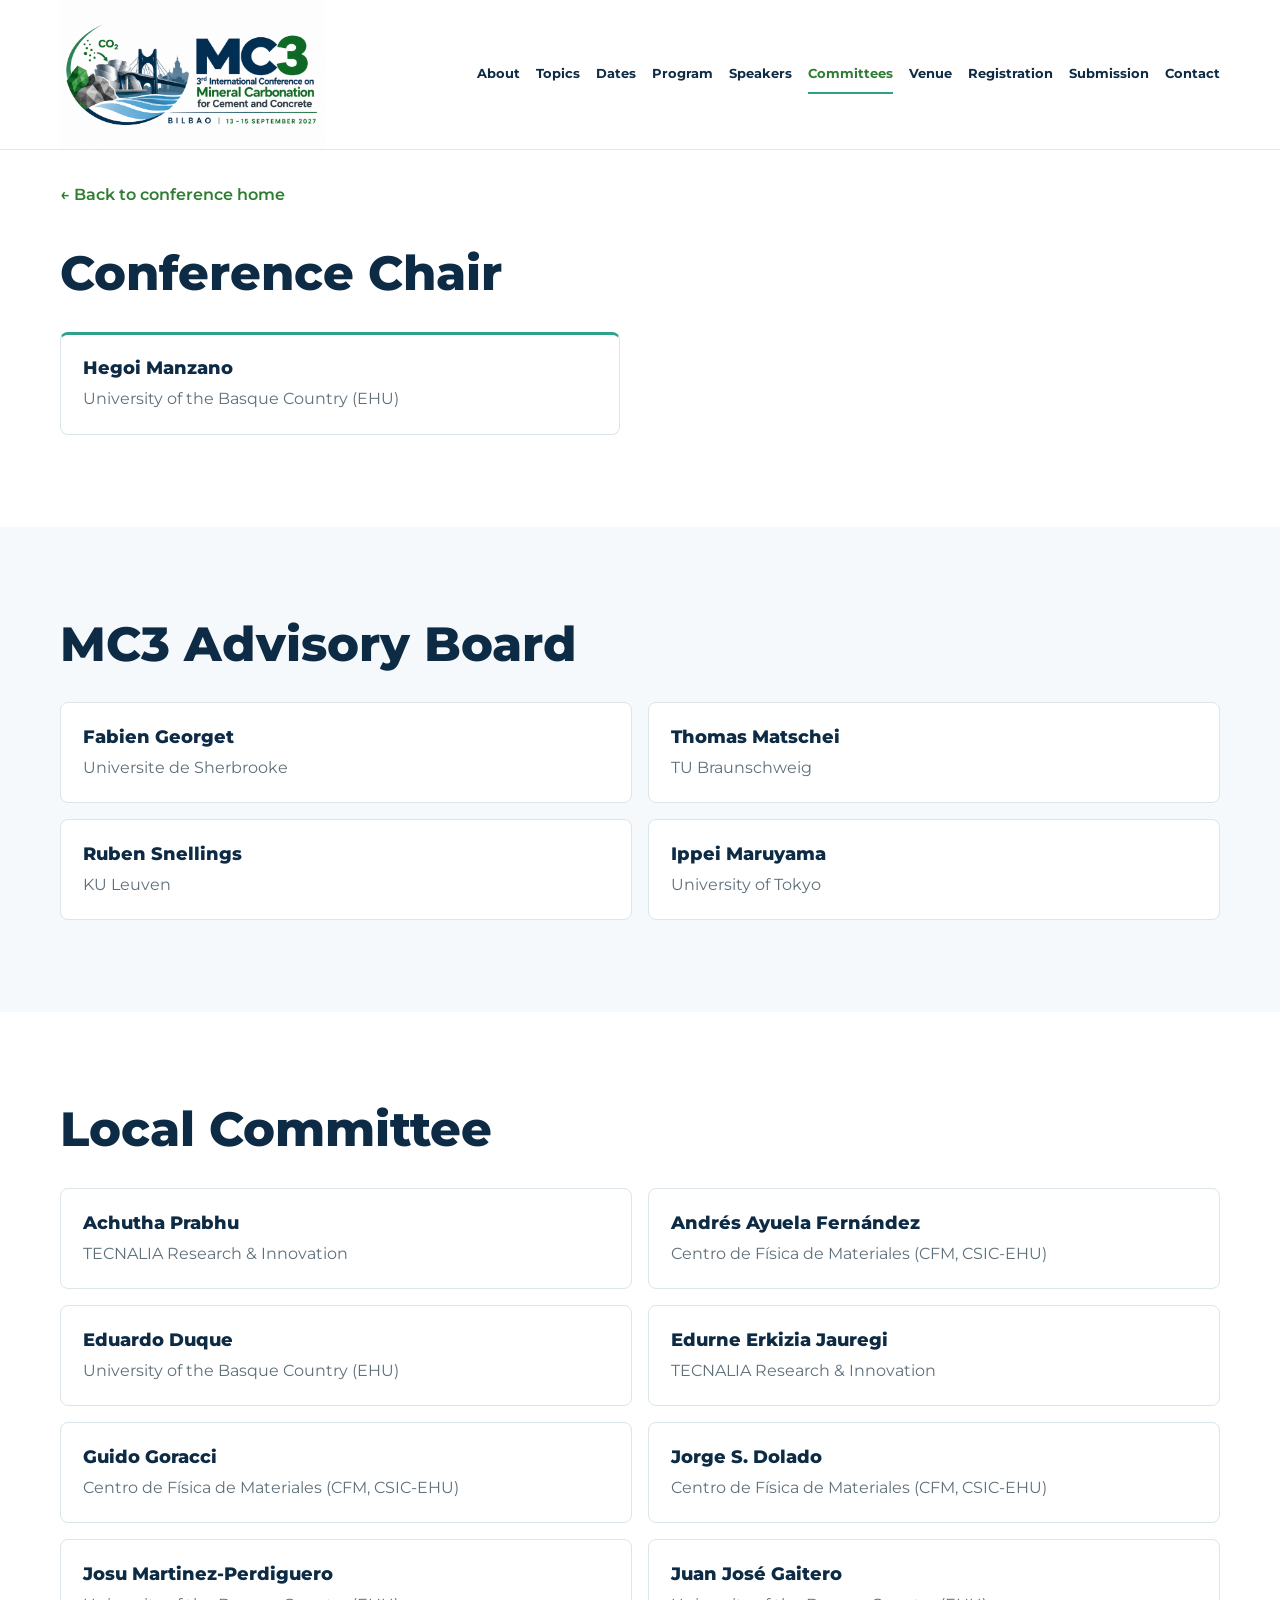
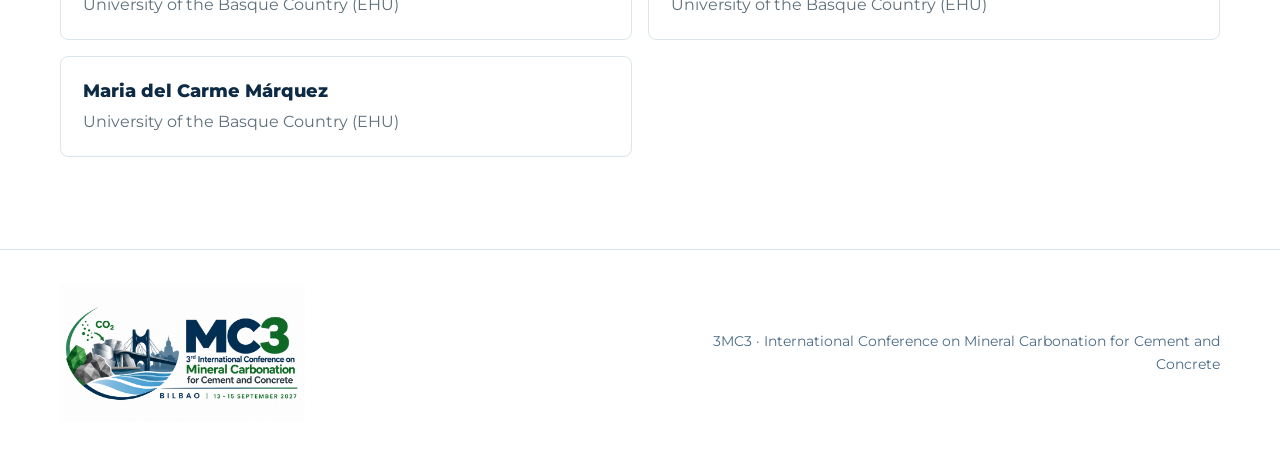
==== pages/committees.html @ 41dd8174 "hoteles" ====
<!DOCTYPE html>
<html lang="en">
  <head>
    <meta charset="utf-8" />
    <meta name="viewport" content="width=device-width, initial-scale=1" />
    <meta
      name="description"
      content="Conference Chair, MC3 Advisory Board, and Local Committee for 3MC3 Bilbao."
    />
    <title>Organization &amp; Committees | 3MC3 Bilbao</title>
    <link rel="preconnect" href="https://fonts.googleapis.com" />
    <link rel="preconnect" href="https://fonts.gstatic.com" crossorigin />
    <link
      href="https://fonts.googleapis.com/css2?family=Montserrat:wght@400;500;600;700;800&display=swap"
      rel="stylesheet"
    />
    <link rel="stylesheet" href="../assets/css/styles.css" />
  </head>
  <body>
    <a class="skip-link" href="#main">Skip to main content</a>

    <header class="site-header" data-header>
      <div class="container header-inner">
        <a class="brand" href="../index.html#home" aria-label="3MC3 home">
          <img
            src="../assets/img/mc3-logo-horizontal.png"
            alt="3MC3 Bilbao"
            class="brand-logo"
          />
        </a>

        <button class="nav-toggle" type="button" aria-expanded="false" aria-controls="site-nav">
          <span></span>
          <span></span>
          <span></span>
          <span class="sr-only">Menu</span>
        </button>

        <nav class="site-nav" id="site-nav" aria-label="Main navigation">
          <a href="../index.html#about">About</a>
          <a href="../index.html#topics">Topics</a>
          <a href="../index.html#dates">Dates</a>
          <a href="../index.html#program">Program</a>
          <a href="../index.html#speakers">Speakers</a>
          <a href="committees.html" aria-current="page">Committees</a>
          <a href="venue.html">Venue</a>
          <a href="../index.html#registration">Registration</a>
          <a href="../index.html#abstracts">Submission</a>
          <a href="../index.html#contact">Contact</a>
        </nav>
      </div>
    </header>

    <main id="main">
      <div class="subpage-navigation">
        <div class="container">
          <a class="committee-back-link" href="../index.html">&larr; Back to conference home</a>
        </div>
      </div>

      <section class="section" aria-labelledby="chair-heading">
        <div class="container">
          <div class="section-heading">
            <h2 id="chair-heading">Conference Chair</h2>
          </div>
            <article class="card committee-member committee-chair">
              <h3>Hegoi Manzano</h3>
              <p>University of the Basque Country (EHU)</p>
            </article>
        </div>
      </section>

      <section class="section section-muted" aria-labelledby="advisory-heading">
        <div class="container">
          <div class="section-heading">
            <h2 id="advisory-heading">MC3 Advisory Board</h2>
          </div>
          <div class="committee-grid">
            <article class="card committee-member">
              <h3>Fabien Georget</h3>
              <p>Universite de Sherbrooke</p>
            </article>
            <article class="card committee-member">
              <h3>Thomas Matschei</h3>
              <p>TU Braunschweig</p>
            </article>
            <article class="card committee-member">
              <h3>Ruben Snellings</h3>
              <p>KU Leuven</p>
            </article>
            <article class="card committee-member">
              <h3>Ippei Maruyama</h3>
              <p>University of Tokyo</p>
            </article>
          </div>
        </div>
      </section>

      <section class="section" aria-labelledby="local-heading">
        <div class="container">
          <div class="section-heading">
            <h2 id="local-heading">Local Committee</h2>
          </div>
          <div class="committee-grid">
            <article class="card committee-member">
              <h3>Achutha Prabhu</h3>
              <p>TECNALIA Research &amp; Innovation</p>
            </article>
            <article class="card committee-member">
              <h3>Andrés Ayuela Fernández</h3>
              <p>Centro de Física de Materiales (CFM, CSIC-EHU)</p>
            </article>
            <article class="card committee-member">
              <h3>Eduardo Duque</h3>
              <p>University of the Basque Country (EHU)</p>
            </article>
            <article class="card committee-member">
              <h3>Edurne Erkizia Jauregi</h3>
              <p>TECNALIA Research &amp; Innovation</p>
            </article>
            <article class="card committee-member">
              <h3>Guido Goracci</h3>
              <p>Centro de Física de Materiales (CFM, CSIC-EHU)</p>
            </article>
            <article class="card committee-member">
              <h3>Jorge S. Dolado</h3>
              <p>Centro de Física de Materiales (CFM, CSIC-EHU)</p>
            </article>
            <article class="card committee-member">
              <h3>Josu Martinez-Perdiguero</h3>
              <p>University of the Basque Country (EHU)</p>
            </article>
            <article class="card committee-member">
              <h3>Juan José Gaitero</h3>
              <p>University of the Basque Country (EHU)</p>
            </article>
            <article class="card committee-member">
              <h3>Maria del Carme Márquez</h3>
              <p>University of the Basque Country (EHU)</p>
            </article>
          </div>
        </div>
      </section>
    </main>

    <footer class="site-footer">
      <div class="container footer-inner">
        <img src="../assets/img/mc3-logo-horizontal.png" alt="3MC3 Bilbao" />
        <p>
          3MC3 · International Conference on Mineral Carbonation for Cement and Concrete
        </p>
      </div>
    </footer>

    <script src="../assets/js/main.js"></script>
  </body>
</html>
---- assets/css/styles.css ----
:root {
  --navy: #0d2b45;
  --green: #2e7d32;
  --teal: #2fa189;
  --blue-grey: #4a6b87;
  --light-blue: #7eb4d1;
  --grey: #888888;
  --ink: #1d2a32;
  --muted: #5f707b;
  --line: #dbe5ea;
  --surface: #f5f9fb;
  --white: #ffffff;
  --shadow: 0 18px 42px rgba(13, 43, 69, 0.12);
  --radius: 8px;
  --container: 1160px;
}

* {
  box-sizing: border-box;
}

html {
  scroll-behavior: smooth;
}

body {
  margin: 0;
  color: var(--ink);
  font-family: "Montserrat", Arial, sans-serif;
  font-size: 16px;
  line-height: 1.6;
  background: var(--white);
}

img {
  display: block;
  max-width: 100%;
}

a {
  color: inherit;
  text-decoration: none;
}

p,
h1,
h2,
h3 {
  margin-top: 0;
}

p {
  color: var(--muted);
}

ul {
  margin: 0;
  padding-left: 1.2rem;
}

li + li {
  margin-top: 0.45rem;
}

.container {
  width: min(100% - 40px, var(--container));
  margin-inline: auto;
}

.skip-link {
  position: absolute;
  top: -100px;
  left: 1rem;
  z-index: 100;
  padding: 0.7rem 1rem;
  color: var(--white);
  background: var(--navy);
  border-radius: var(--radius);
}

.skip-link:focus {
  top: 1rem;
}

.sr-only {
  position: absolute;
  width: 1px;
  height: 1px;
  padding: 0;
  margin: -1px;
  overflow: hidden;
  clip: rect(0, 0, 0, 0);
  white-space: nowrap;
  border: 0;
}

.site-header {
  position: sticky;
  top: 0;
  z-index: 50;
  background: rgba(255, 255, 255, 0.96);
  border-bottom: 1px solid rgba(219, 229, 234, 0.9);
  backdrop-filter: blur(16px);
}

.header-inner {
  display: flex;
  align-items: center;
  justify-content: space-between;
  gap: 1.5rem;
  min-height: 86px;
}

.brand {
  flex: 0 0 auto;
}

.brand-logo {
  width: 265px;
  height: auto;
}

.site-nav {
  display: flex;
  align-items: center;
  justify-content: flex-end;
  flex-wrap: wrap;
  gap: 1rem;
  color: var(--navy);
  font-size: 0.84rem;
  font-weight: 700;
}

.site-nav a {
  padding: 0.45rem 0;
  border-bottom: 2px solid transparent;
}

.site-nav a:hover,
.site-nav a:focus-visible {
  color: var(--green);
  border-color: var(--teal);
}

.nav-toggle {
  display: none;
  width: 44px;
  height: 44px;
  padding: 0;
  background: var(--white);
  border: 1px solid var(--line);
  border-radius: var(--radius);
}

.nav-toggle span:not(.sr-only) {
  display: block;
  width: 20px;
  height: 2px;
  margin: 4px auto;
  background: var(--navy);
}

.section {
  padding: 92px 0;
  scroll-margin-top: 98px;
}

.section-tight {
  padding: 30px 0;
}

.section-muted {
  background: var(--surface);
}

.section-navy {
  color: var(--white);
  background:
    linear-gradient(135deg, rgba(47, 161, 137, 0.16), rgba(126, 180, 209, 0.08)),
    var(--navy);
}

.section-navy p,
.section-navy .section-kicker,
.section-navy span {
  color: rgba(255, 255, 255, 0.78);
}

.hero {
  min-height: calc(100vh - 86px);
  padding: 58px 0 74px;
  display: flex;
  align-items: center;
  background:
    linear-gradient(90deg, rgba(126, 180, 209, 0.18) 0 1px, transparent 1px 100%),
    linear-gradient(0deg, rgba(126, 180, 209, 0.12) 0 1px, transparent 1px 100%);
  background-size: 56px 56px;
}

.hero-grid {
  display: grid;
  grid-template-columns: minmax(0, 0.9fr) minmax(400px, 1.1fr);
  align-items: center;
  gap: 54px;
}

.eyebrow,
.section-kicker {
  margin-bottom: 0.85rem;
  color: var(--green);
  font-size: 0.78rem;
  font-weight: 800;
  letter-spacing: 0;
  text-transform: uppercase;
}

h1 {
  max-width: 850px;
  margin-bottom: 1.25rem;
  color: var(--navy);
  font-size: 4.45rem;
  line-height: 0.98;
  font-weight: 800;
}

h2 {
  margin-bottom: 1rem;
  color: var(--navy);
  font-size: 3rem;
  line-height: 1.08;
  font-weight: 800;
}

h3 {
  margin-bottom: 0.55rem;
  color: var(--navy);
  font-size: 1.08rem;
  line-height: 1.25;
  font-weight: 800;
}

.section-navy h2,
.section-navy h3 {
  color: var(--white);
}

.hero-lede {
  max-width: 680px;
  margin-bottom: 2rem;
  color: var(--blue-grey);
  font-size: 1.18rem;
}

.hero-actions,
.abstract-panel,
.speaker-placeholder {
  display: flex;
  align-items: center;
  flex-wrap: wrap;
  gap: 0.8rem;
}

.button {
  display: inline-flex;
  align-items: center;
  justify-content: center;
  min-height: 48px;
  padding: 0.78rem 1.15rem;
  border: 1px solid transparent;
  border-radius: var(--radius);
  font-size: 0.9rem;
  font-weight: 800;
  transition: transform 160ms ease, box-shadow 160ms ease, background 160ms ease;
}

.button:hover,
.button:focus-visible {
  transform: translateY(-1px);
}

.button-primary {
  color: var(--white);
  background: var(--green);
  box-shadow: 0 12px 24px rgba(46, 125, 50, 0.2);
}

.button-primary:hover,
.button-primary:focus-visible {
  background: #276b2b;
}

.button-secondary {
  color: var(--navy);
  background: var(--white);
  border-color: var(--line);
  box-shadow: 0 10px 24px rgba(13, 43, 69, 0.08);
}

.button-secondary:hover,
.button-secondary:focus-visible {
  border-color: var(--light-blue);
}

.hero-visual {
  display: flex;
  align-items: center;
  justify-content: center;
}

.hero-visual img {
  width: 100%;
  transform: scale(1.08);
}

.quick-facts {
  display: grid;
  grid-template-columns: repeat(4, 1fr);
  gap: 1px;
  overflow: hidden;
  border: 1px solid var(--line);
  border-radius: var(--radius);
  background: var(--line);
}

.quick-facts article {
  padding: 1.35rem;
  background: var(--white);
}

.quick-facts span {
  display: block;
  margin-bottom: 0.35rem;
  color: var(--blue-grey);
  font-size: 0.78rem;
  font-weight: 700;
  text-transform: uppercase;
}

.quick-facts strong {
  color: var(--navy);
  font-size: 1.02rem;
}

.two-column {
  display: grid;
  grid-template-columns: 0.85fr 1.15fr;
  gap: 70px;
}

.prose p:last-child {
  margin-bottom: 0;
}

.about-inline-block {
  display: grid;
  grid-template-columns: minmax(0, 1fr) 240px;
  align-items: start;
  gap: 1.2rem;
  margin-top: 1.6rem;
  padding: 1rem 1.15rem;
  background: var(--surface);
  border: 1px solid var(--line);
  border-radius: var(--radius);
}

.about-inline-copy p {
  margin: 0;
}

.about-inline-copy p + p {
  margin-top: 0.55rem;
}

.about-inline-copy strong {
  color: var(--navy);
}

.about-inline-logo {
  justify-self: end;
  display: inline-flex;
  align-items: center;
  justify-content: center;
  padding: 0.8rem;
  background: var(--white);
  border: 1px solid var(--line);
  border-radius: var(--radius);
  box-shadow: var(--shadow);
}

.about-inline-logo img {
  width: min(100%, 220px);
  height: auto;
}

.section-heading {
  max-width: 760px;
  margin-bottom: 2rem;
}

.section-heading p:last-child {
  margin-bottom: 0;
}

.collaborators-section {
  background: var(--surface);
}

.collaborator-grid {
  display: grid;
  grid-template-columns: repeat(4, minmax(0, 1fr));
  gap: 1rem;
}

.collaborator-logo {
  display: flex;
  align-items: center;
  justify-content: center;
  min-height: 132px;
  padding: 1.35rem;
  background: #fff;
  border: 1px solid var(--line);
  border-radius: var(--radius);
  box-shadow: 0 6px 18px rgba(21, 49, 76, 0.06);
  transition: transform 180ms ease, box-shadow 180ms ease;
}

.collaborator-logo:hover,
.collaborator-logo:focus-visible {
  transform: translateY(-3px);
  box-shadow: 0 12px 24px rgba(21, 49, 76, 0.12);
}

.collaborator-logo img {
  display: block;
  width: 100%;
  max-width: 190px;
  max-height: 72px;
  object-fit: contain;
}

.collaborator-logo-government {
  flex-direction: column;
  gap: 0.55rem;
}

.collaborator-logo-government span {
  max-width: 190px;
  color: var(--blue-grey);
  font-size: 0.7rem;
  font-weight: 700;
  line-height: 1.25;
  text-align: center;
}

.card-grid,
.committee-grid {
  display: grid;
  grid-template-columns: repeat(3, 1fr);
  gap: 1rem;
}

.card {
  padding: 1.35rem;
  background: var(--white);
  border: 1px solid var(--line);
  border-radius: var(--radius);
}

.topic-card {
  min-height: 190px;
}

.topic-index {
  display: inline-block;
  margin-bottom: 1.1rem;
  color: var(--teal);
  font-size: 0.82rem;
  font-weight: 800;
}

.timeline {
  display: grid;
  grid-template-columns: repeat(4, 1fr);
  gap: 1rem;
}

.timeline-item {
  position: relative;
  padding: 1.35rem;
  border-left: 4px solid var(--teal);
  background: var(--surface);
  border-radius: 0 var(--radius) var(--radius) 0;
}

.timeline-item span {
  display: block;
  margin-bottom: 0.8rem;
  color: var(--green);
  font-size: 0.78rem;
  font-weight: 800;
  text-transform: uppercase;
}

.program-layout,
.venue-layout,
.registration-grid,
.contact-grid {
  display: grid;
  grid-template-columns: 0.95fr 1.05fr;
  align-items: center;
  gap: 54px;
}

.venue-intro {
  max-width: 760px;
  margin-left: max(20px, calc((100% - var(--container)) / 2));
}

.program-list {
  display: grid;
  gap: 1rem;
}

.program-list article {
  padding: 1.1rem;
  background: rgba(255, 255, 255, 0.08);
  border: 1px solid rgba(255, 255, 255, 0.18);
  border-radius: var(--radius);
}

.program-list strong {
  display: block;
  margin-bottom: 0.35rem;
  color: var(--white);
}

.speaker-placeholder {
  justify-content: space-between;
  padding: 1.4rem;
  border: 1px solid var(--line);
  border-radius: var(--radius);
  background: var(--white);
  box-shadow: var(--shadow);
}

.speaker-placeholder div {
  max-width: 680px;
}

.speaker-placeholder p,
.registration-card p,
.card p {
  margin-bottom: 0;
}

.funding-note {
  margin-top: 0.85rem !important;
  font-size: 0.88rem;
  line-height: 1.5;
}

.committee-grid {
  grid-template-columns: repeat(2, 1fr);
}

.subpage-navigation {
  padding: 32px 0 0;
}

.subpage-navigation + .section {
  padding-top: 40px;
}

.subpage-navigation .committee-back-link {
  margin-bottom: 0;
}

.accommodation-grid {
  align-items: start;
}

.accommodation-card {
  border-top: 3px solid var(--teal);
}

.accommodation-list {
  margin-top: 1.2rem;
  padding: 0;
  list-style: none;
}

.accommodation-list li + li {
  margin-top: 1.2rem;
  padding-top: 1.2rem;
  border-top: 1px solid var(--line);
}

.accommodation-list p {
  margin-top: 0.45rem;
  font-size: 0.88rem;
}

.accommodation-rate {
  display: block;
  margin-top: 0.45rem;
  color: var(--blue-grey);
  font-size: 0.82rem;
  font-weight: 700;
}

.committee-back-link {
  display: inline-block;
  margin-bottom: 2rem;
  color: var(--green);
  font-weight: 600;
}

.committee-back-link:hover,
.committee-back-link:focus-visible {
  text-decoration: underline;
}

.inline-link {
  color: var(--green);
  font-weight: 600;
  text-decoration: underline;
  text-underline-offset: 0.16em;
}

.inline-link:hover,
.inline-link:focus-visible {
  color: #276b2b;
}

.committee-member h3 {
  margin-bottom: 0.45rem;
  font-size: 1.15rem;
}

.committee-member p {
  overflow-wrap: anywhere;
}

.committee-chair {
  max-width: 560px;
  border-top: 3px solid var(--teal);
}

.site-nav a[aria-current="page"] {
  color: var(--green);
  border-color: var(--teal);
}

.venue-layout img {
  padding: 1rem;
  border: 1px solid var(--line);
  border-radius: var(--radius);
  background: var(--white);
}

.registration-card {
  background: var(--white);
}

.abstract-panel {
  justify-content: space-between;
  padding: 2rem;
  border: 1px solid var(--line);
  border-radius: var(--radius);
  background:
    linear-gradient(90deg, rgba(47, 161, 137, 0.1), rgba(126, 180, 209, 0.1)),
    var(--white);
}

.abstract-panel div {
  max-width: 720px;
}

.contact-card {
  padding: 1.35rem;
  background: rgba(255, 255, 255, 0.08);
  border: 1px solid rgba(255, 255, 255, 0.18);
  border-radius: var(--radius);
}

.contact-card span,
.contact-card small {
  display: block;
  color: rgba(255, 255, 255, 0.75);
}

.contact-card strong {
  display: inline-block;
  margin: 0.25rem 0;
  color: var(--white);
  font-size: 1.18rem;
  font-weight: 800;
}

.site-footer {
  padding: 34px 0;
  border-top: 1px solid var(--line);
  background: var(--white);
}

.footer-inner {
  display: flex;
  align-items: center;
  justify-content: space-between;
  gap: 2rem;
}

.footer-inner img {
  width: 245px;
}

.footer-inner p {
  max-width: 520px;
  margin: 0;
  color: var(--blue-grey);
  font-size: 0.9rem;
  text-align: right;
}

@media (max-width: 980px) {
  .header-inner {
    min-height: 76px;
  }

  .brand-logo {
    width: 220px;
  }

  .nav-toggle {
    display: block;
  }

  .site-nav {
    position: absolute;
    top: 76px;
    right: 20px;
    left: 20px;
    display: none;
    flex-direction: column;
    align-items: stretch;
    gap: 0;
    padding: 0.7rem;
    background: var(--white);
    border: 1px solid var(--line);
    border-radius: var(--radius);
    box-shadow: var(--shadow);
  }

  .site-nav.is-open {
    display: flex;
  }

  .site-nav a {
    padding: 0.75rem 0.85rem;
    border-bottom: 1px solid var(--line);
  }

  .site-nav a:last-child {
    border-bottom: 0;
  }

  .hero {
    min-height: auto;
    padding-top: 46px;
  }

  .hero-grid,
  .two-column,
  .program-layout,
  .venue-layout,
  .registration-grid,
  .contact-grid {
    grid-template-columns: 1fr;
    gap: 34px;
  }

  .hero-grid {
    grid-template-columns: 1fr;
  }

  .hero-visual {
    max-width: 500px;
    margin-inline: auto;
  }

  .about-inline-block {
    grid-template-columns: 1fr;
  }

  .about-inline-logo {
    justify-self: start;
  }

  h1 {
    font-size: 3.1rem;
  }

  h2 {
    font-size: 2.35rem;
  }

  .quick-facts,
  .card-grid,
  .timeline {
    grid-template-columns: repeat(2, 1fr);
  }

  .collaborator-grid {
    grid-template-columns: repeat(3, minmax(0, 1fr));
  }
}

@media (max-width: 640px) {
  .container {
    width: min(100% - 28px, var(--container));
  }

  .brand-logo {
    width: 185px;
  }

  .section {
    padding: 64px 0;
  }

  .section-tight {
    padding: 20px 0;
  }

  .hero {
    padding: 34px 0 56px;
  }

  h1 {
    font-size: 2.2rem;
  }

  h2 {
    font-size: 1.9rem;
  }

  .hero-lede {
    font-size: 1rem;
  }

  .quick-facts,
  .card-grid,
  .committee-grid,
  .timeline {
    grid-template-columns: 1fr;
  }

  .collaborator-grid {
    grid-template-columns: repeat(2, minmax(0, 1fr));
  }

  .collaborator-logo {
    min-height: 112px;
    padding: 1rem;
  }

  .hero-actions,
  .abstract-panel,
  .speaker-placeholder {
    align-items: stretch;
    flex-direction: column;
  }

  .button {
    width: 100%;
  }

  .abstract-panel {
    padding: 1.35rem;
  }

  .footer-inner {
    align-items: flex-start;
    flex-direction: column;
  }

  .footer-inner p {
    text-align: left;
  }
}
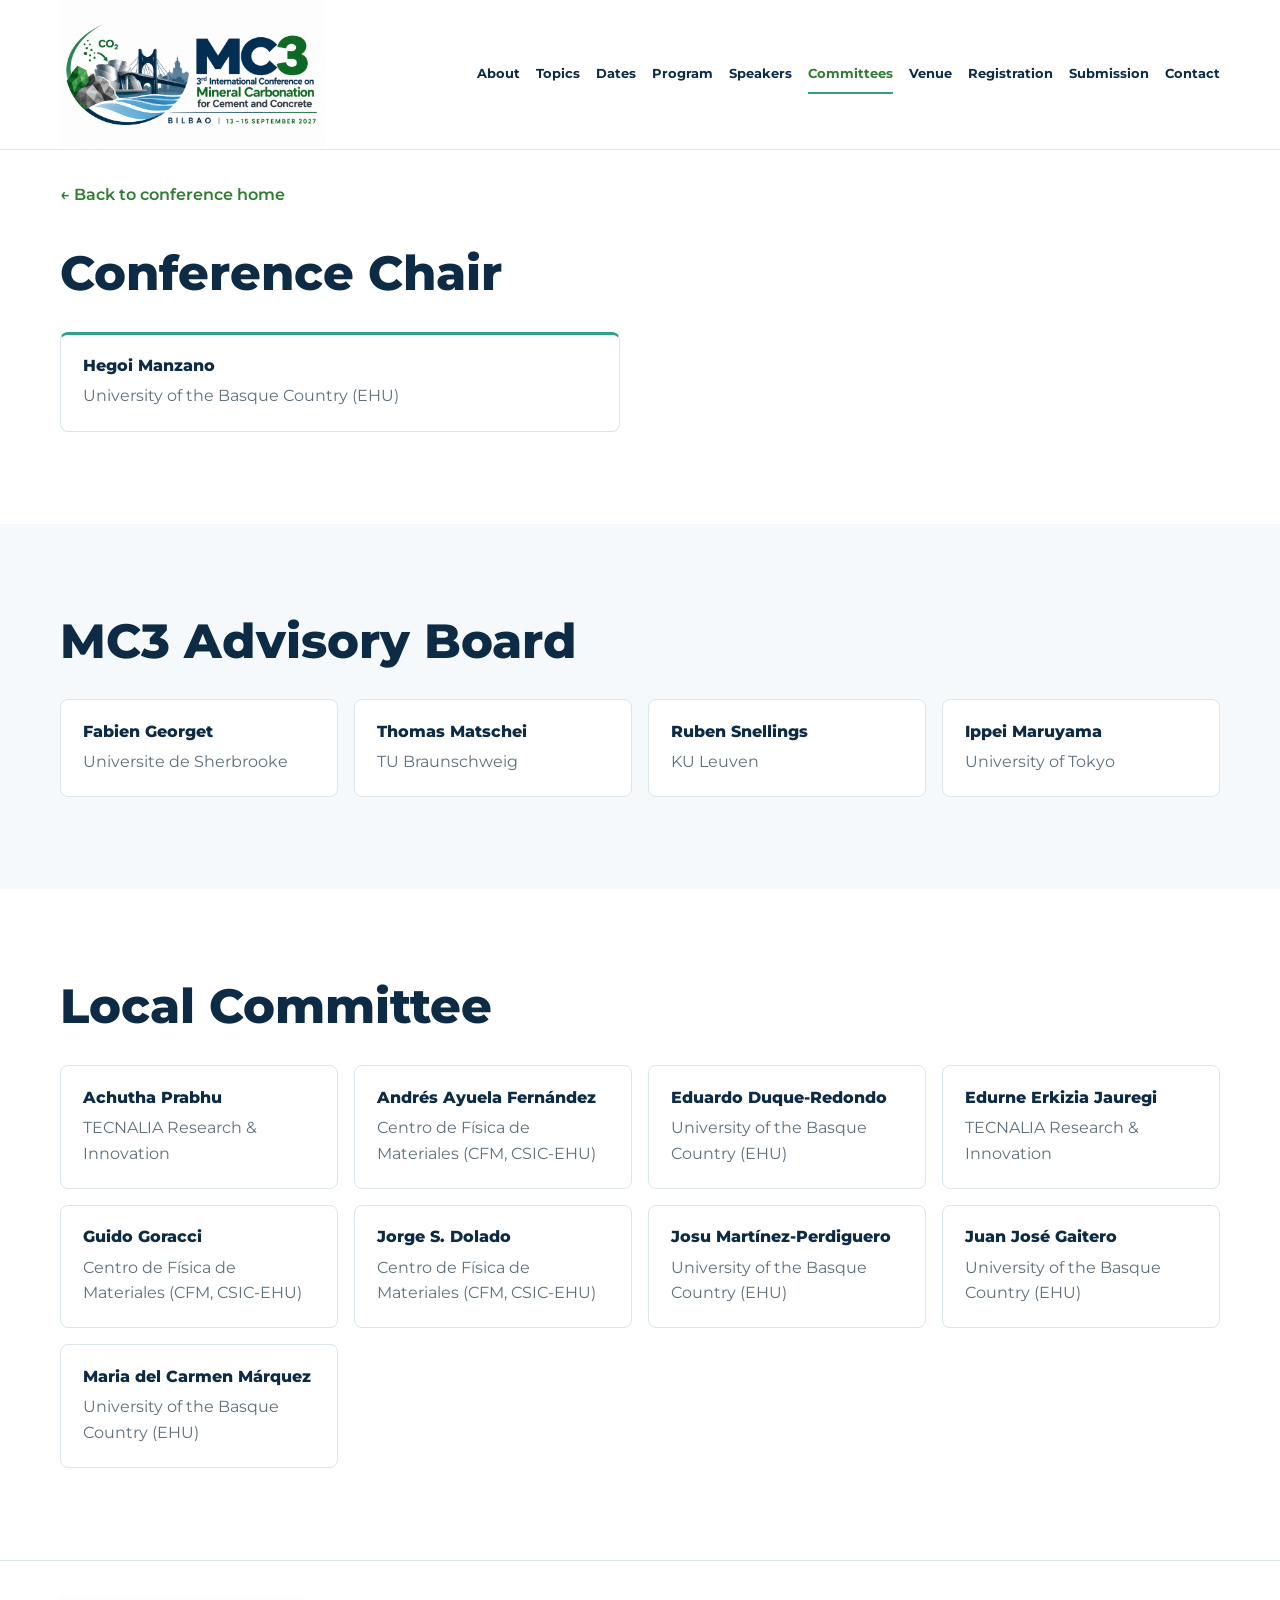
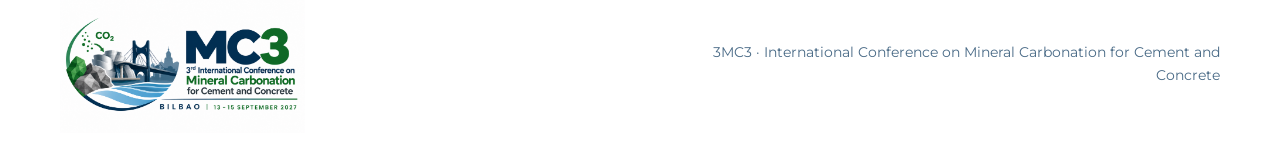
==== commit 14f9712e: "submission" ====
--- a/pages/committees.html
+++ b/pages/committees.html
@@ -45,7 +45,7 @@
           <a href="committees.html" aria-current="page">Committees</a>
           <a href="venue.html">Venue</a>
           <a href="../index.html#registration">Registration</a>
-          <a href="../index.html#abstracts">Submission</a>
+          <a href="submission.html">Submission</a>
           <a href="../index.html#contact">Contact</a>
         </nav>
       </div>
@@ -111,7 +111,7 @@
               <p>Centro de Física de Materiales (CFM, CSIC-EHU)</p>
             </article>
             <article class="card committee-member">
-              <h3>Eduardo Duque</h3>
+              <h3>Eduardo Duque-Redondo</h3>
               <p>University of the Basque Country (EHU)</p>
             </article>
             <article class="card committee-member">
@@ -127,7 +127,7 @@
               <p>Centro de Física de Materiales (CFM, CSIC-EHU)</p>
             </article>
             <article class="card committee-member">
-              <h3>Josu Martinez-Perdiguero</h3>
+              <h3>Josu Martínez-Perdiguero</h3>
               <p>University of the Basque Country (EHU)</p>
             </article>
             <article class="card committee-member">
@@ -135,7 +135,7 @@
               <p>University of the Basque Country (EHU)</p>
             </article>
             <article class="card committee-member">
-              <h3>Maria del Carme Márquez</h3>
+              <h3>Maria del Carmen Márquez</h3>
               <p>University of the Basque Country (EHU)</p>
             </article>
           </div>
--- a/assets/css/styles.css
+++ b/assets/css/styles.css
@@ -312,35 +312,6 @@
   transform: scale(1.08);
 }
 
-.quick-facts {
-  display: grid;
-  grid-template-columns: repeat(4, 1fr);
-  gap: 1px;
-  overflow: hidden;
-  border: 1px solid var(--line);
-  border-radius: var(--radius);
-  background: var(--line);
-}
-
-.quick-facts article {
-  padding: 1.35rem;
-  background: var(--white);
-}
-
-.quick-facts span {
-  display: block;
-  margin-bottom: 0.35rem;
-  color: var(--blue-grey);
-  font-size: 0.78rem;
-  font-weight: 700;
-  text-transform: uppercase;
-}
-
-.quick-facts strong {
-  color: var(--navy);
-  font-size: 1.02rem;
-}
-
 .two-column {
   display: grid;
   grid-template-columns: 0.85fr 1.15fr;
@@ -443,6 +414,15 @@
   gap: 0.55rem;
 }
 
+.collaborator-logo-government img {
+  width: 190px;
+  height: 56px;
+  max-width: 100%;
+  max-height: none;
+  object-fit: cover;
+  object-position: center;
+}
+
 .collaborator-logo-government span {
   max-width: 190px;
   color: var(--blue-grey);
@@ -452,6 +432,24 @@
   text-align: center;
 }
 
+.collaborator-logo-photokrete img {
+  width: 180px;
+  height: 96px;
+  max-width: 100%;
+  max-height: none;
+  object-fit: cover;
+  object-position: center;
+}
+
+.collaborator-logo-ehu img {
+  width: 140px;
+  height: 100px;
+  max-width: 100%;
+  max-height: none;
+  object-fit: cover;
+  object-position: center;
+}
+
 .card-grid,
 .committee-grid {
   display: grid;
@@ -470,12 +468,22 @@
   min-height: 190px;
 }
 
+.topic-heading {
+  display: flex;
+  align-items: baseline;
+  gap: 0.65rem;
+  margin-bottom: 0.55rem;
+}
+
 .topic-index {
   display: inline-block;
-  margin-bottom: 1.1rem;
   color: var(--teal);
   font-size: 0.82rem;
   font-weight: 800;
+}
+
+.topic-heading h3 {
+  margin-bottom: 0;
 }
 
 .timeline {
@@ -560,7 +568,7 @@
 }
 
 .committee-grid {
-  grid-template-columns: repeat(2, 1fr);
+  grid-template-columns: repeat(4, minmax(0, 1fr));
 }
 
 .subpage-navigation {
@@ -576,27 +584,23 @@
 }
 
 .accommodation-grid {
-  align-items: start;
+  grid-template-columns: repeat(4, minmax(0, 1fr));
+  align-items: stretch;
 }
 
 .accommodation-card {
+  display: flex;
+  flex-direction: column;
+  min-width: 0;
   border-top: 3px solid var(--teal);
 }
 
-.accommodation-list {
-  margin-top: 1.2rem;
-  padding: 0;
-  list-style: none;
-}
-
-.accommodation-list li + li {
-  margin-top: 1.2rem;
-  padding-top: 1.2rem;
-  border-top: 1px solid var(--line);
-}
-
-.accommodation-list p {
-  margin-top: 0.45rem;
+.accommodation-card h3 {
+  overflow-wrap: anywhere;
+}
+
+.accommodation-card p {
+  flex: 1;
   font-size: 0.88rem;
 }
 
@@ -634,7 +638,7 @@
 
 .committee-member h3 {
   margin-bottom: 0.45rem;
-  font-size: 1.15rem;
+  font-size: 1rem;
 }
 
 .committee-member p {
@@ -644,6 +648,31 @@
 .committee-chair {
   max-width: 560px;
   border-top: 3px solid var(--teal);
+}
+
+.submission-content {
+  max-width: 900px;
+}
+
+.submission-intro h1 {
+  margin-bottom: 1rem;
+}
+
+.submission-content ul {
+  margin: 1rem 0 0;
+  padding-left: 1.35rem;
+}
+
+.submission-content li + li {
+  margin-top: 0.7rem;
+}
+
+.submission-cta {
+  padding-bottom: 2rem;
+}
+
+.submission-cta .button {
+  margin-top: 0.75rem;
 }
 
 .site-nav a[aria-current="page"] {
@@ -695,6 +724,17 @@
   color: var(--white);
   font-size: 1.18rem;
   font-weight: 800;
+}
+
+.contact-card a {
+  color: inherit;
+  text-decoration: none;
+}
+
+.contact-card a:hover,
+.contact-card a:focus-visible {
+  text-decoration: underline;
+  text-underline-offset: 0.16em;
 }
 
 .site-footer {
@@ -804,10 +844,14 @@
     font-size: 2.35rem;
   }
 
-  .quick-facts,
   .card-grid,
+  .accommodation-grid,
   .timeline {
     grid-template-columns: repeat(2, 1fr);
+  }
+
+  .committee-grid {
+    grid-template-columns: repeat(2, minmax(0, 1fr));
   }
 
   .collaborator-grid {
@@ -848,9 +892,9 @@
     font-size: 1rem;
   }
 
-  .quick-facts,
   .card-grid,
   .committee-grid,
+  .accommodation-grid,
   .timeline {
     grid-template-columns: 1fr;
   }
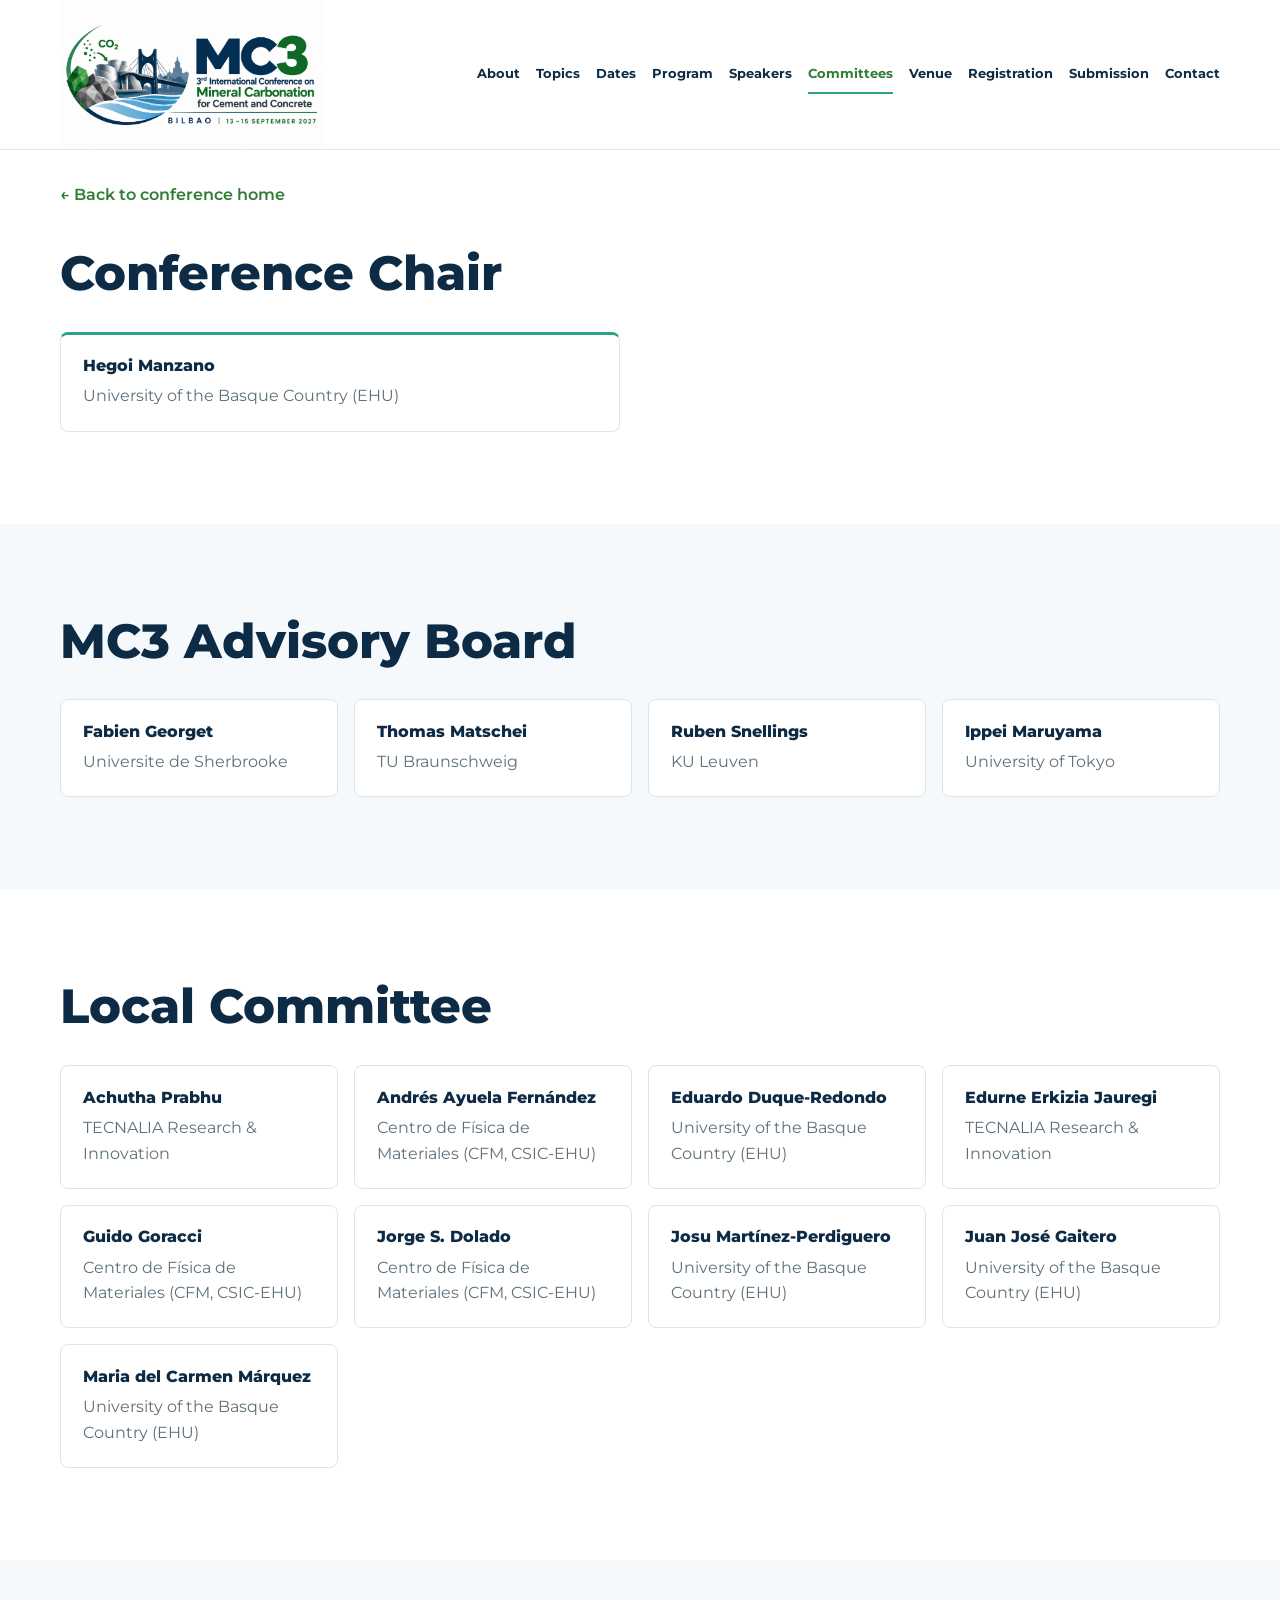
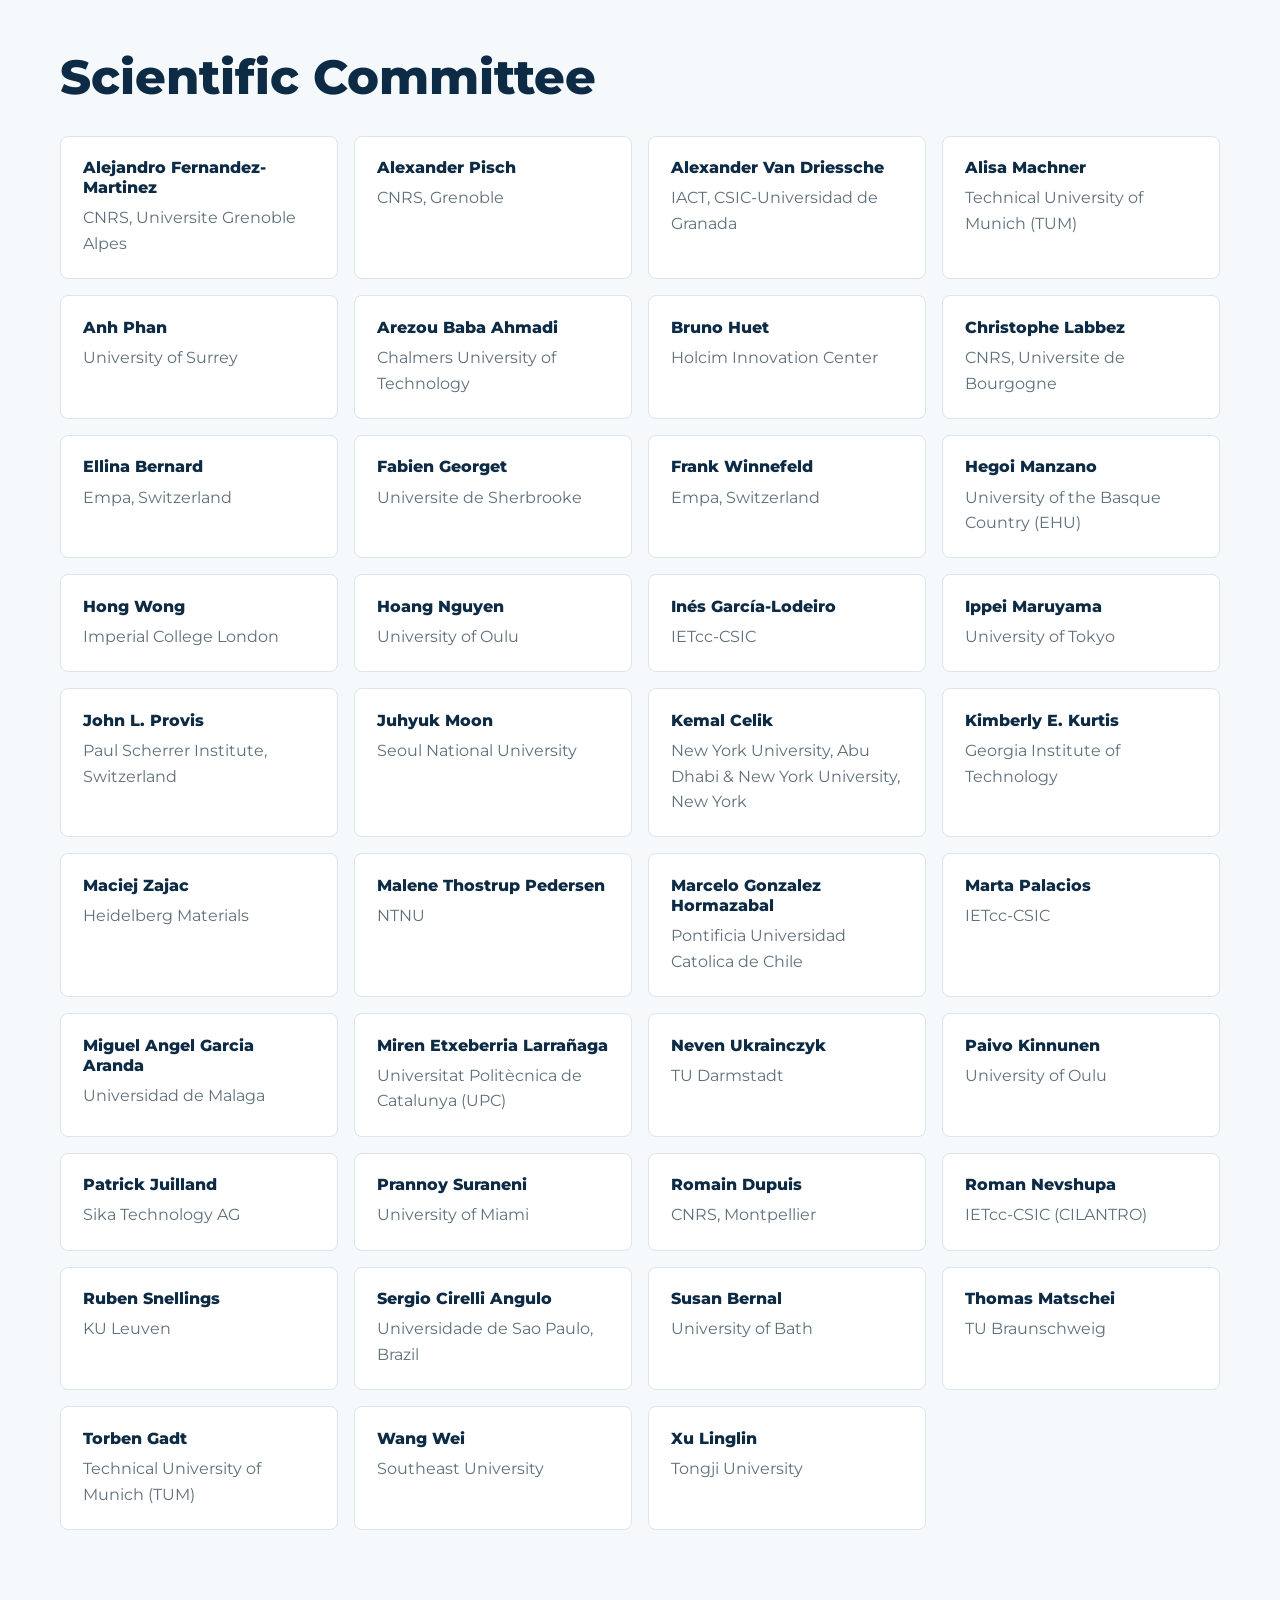
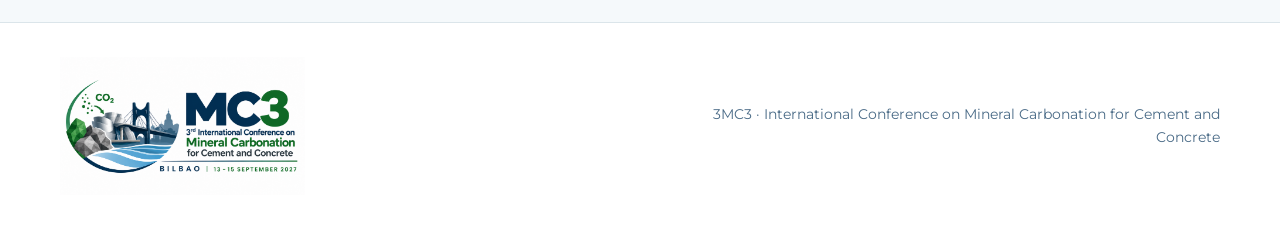
==== commit 080553cf: "scientific committe" ====
--- a/pages/committees.html
+++ b/pages/committees.html
@@ -40,7 +40,7 @@
           <a href="../index.html#about">About</a>
           <a href="../index.html#topics">Topics</a>
           <a href="../index.html#dates">Dates</a>
-          <a href="../index.html#program">Program</a>
+          <a href="program.html">Program</a>
           <a href="../index.html#speakers">Speakers</a>
           <a href="committees.html" aria-current="page">Committees</a>
           <a href="venue.html">Venue</a>
@@ -141,6 +141,55 @@
           </div>
         </div>
       </section>
+
+      <section class="section section-muted" aria-labelledby="scientific-heading">
+        <div class="container">
+          <div class="section-heading">
+            <h2 id="scientific-heading">Scientific Committee</h2>
+          </div>
+          <div class="committee-grid">
+            <article class="card committee-member"><h3>Alejandro Fernandez-Martinez</h3><p>CNRS, Universite Grenoble Alpes</p></article>
+            <article class="card committee-member"><h3>Alexander Pisch</h3><p>CNRS, Grenoble</p></article>
+            <article class="card committee-member"><h3>Alexander Van Driessche</h3><p>IACT, CSIC-Universidad de Granada</p></article>
+            <article class="card committee-member"><h3>Alisa Machner</h3><p>Technical University of Munich (TUM)</p></article>
+            <article class="card committee-member"><h3>Anh Phan</h3><p>University of Surrey</p></article>
+            <article class="card committee-member"><h3>Arezou Baba Ahmadi</h3><p>Chalmers University of Technology</p></article>
+            <article class="card committee-member"><h3>Bruno Huet</h3><p>Holcim Innovation Center</p></article>
+            <article class="card committee-member"><h3>Christophe Labbez</h3><p>CNRS, Universite de Bourgogne</p></article>
+            <article class="card committee-member"><h3>Ellina Bernard</h3><p>Empa, Switzerland</p></article>
+            <article class="card committee-member"><h3>Fabien Georget</h3><p>Universite de Sherbrooke</p></article>
+            <article class="card committee-member"><h3>Frank Winnefeld</h3><p>Empa, Switzerland</p></article>
+            <article class="card committee-member"><h3>Hegoi Manzano</h3><p>University of the Basque Country (EHU)</p></article>
+            <article class="card committee-member"><h3>Hong Wong</h3><p>Imperial College London</p></article>
+            <article class="card committee-member"><h3>Hoang Nguyen</h3><p>University of Oulu</p></article>
+            <article class="card committee-member"><h3>Inés García-Lodeiro</h3><p>IETcc-CSIC</p></article>
+            <article class="card committee-member"><h3>Ippei Maruyama</h3><p>University of Tokyo</p></article>
+            <article class="card committee-member"><h3>John L. Provis</h3><p>Paul Scherrer Institute, Switzerland</p></article>
+            <article class="card committee-member"><h3>Juhyuk Moon</h3><p>Seoul National University</p></article>
+            <article class="card committee-member"><h3>Kemal Celik</h3><p>New York University, Abu Dhabi &amp; New York University, New York</p></article>
+            <article class="card committee-member"><h3>Kimberly E. Kurtis</h3><p>Georgia Institute of Technology</p></article>
+            <article class="card committee-member"><h3>Maciej Zajac</h3><p>Heidelberg Materials</p></article>
+            <article class="card committee-member"><h3>Malene Thostrup Pedersen</h3><p>NTNU</p></article>
+            <article class="card committee-member"><h3>Marcelo Gonzalez Hormazabal</h3><p>Pontificia Universidad Catolica de Chile</p></article>
+            <article class="card committee-member"><h3>Marta Palacios</h3><p>IETcc-CSIC</p></article>
+            <article class="card committee-member"><h3>Miguel Angel Garcia Aranda</h3><p>Universidad de Malaga</p></article>
+            <article class="card committee-member"><h3>Miren Etxeberria Larrañaga</h3><p>Universitat Politècnica de Catalunya (UPC)</p></article>
+            <article class="card committee-member"><h3>Neven Ukrainczyk</h3><p>TU Darmstadt</p></article>
+            <article class="card committee-member"><h3>Paivo Kinnunen</h3><p>University of Oulu</p></article>
+            <article class="card committee-member"><h3>Patrick Juilland</h3><p>Sika Technology AG</p></article>
+            <article class="card committee-member"><h3>Prannoy Suraneni</h3><p>University of Miami</p></article>
+            <article class="card committee-member"><h3>Romain Dupuis</h3><p>CNRS, Montpellier</p></article>
+            <article class="card committee-member"><h3>Roman Nevshupa</h3><p>IETcc-CSIC (CILANTRO)</p></article>
+            <article class="card committee-member"><h3>Ruben Snellings</h3><p>KU Leuven</p></article>
+            <article class="card committee-member"><h3>Sergio Cirelli Angulo</h3><p>Universidade de Sao Paulo, Brazil</p></article>
+            <article class="card committee-member"><h3>Susan Bernal</h3><p>University of Bath</p></article>
+            <article class="card committee-member"><h3>Thomas Matschei</h3><p>TU Braunschweig</p></article>
+            <article class="card committee-member"><h3>Torben Gadt</h3><p>Technical University of Munich (TUM)</p></article>
+            <article class="card committee-member"><h3>Wang Wei</h3><p>Southeast University</p></article>
+            <article class="card committee-member"><h3>Xu Linglin</h3><p>Tongji University</p></article>
+          </div>
+        </div>
+      </section>
     </main>
 
     <footer class="site-footer">
--- a/assets/css/styles.css
+++ b/assets/css/styles.css
@@ -519,6 +519,18 @@
   gap: 54px;
 }
 
+.special-issue-banner {
+  padding: 0 0 5.5rem;
+}
+
+.special-issue-banner-inner {
+  max-width: var(--container);
+}
+
+#special-issue {
+  scroll-margin-top: 96px;
+}
+
 .venue-intro {
   max-width: 760px;
   margin-left: max(20px, calc((100% - var(--container)) / 2));
@@ -526,6 +538,7 @@
 
 .program-list {
   display: grid;
+  grid-template-columns: repeat(2, minmax(0, 1fr));
   gap: 1rem;
 }
 
@@ -542,6 +555,14 @@
   color: var(--white);
 }
 
+.program-list span {
+  line-height: 1.45;
+}
+
+.program-page-grid {
+  grid-template-columns: repeat(2, minmax(0, 1fr));
+}
+
 .speaker-placeholder {
   justify-content: space-between;
   padding: 1.4rem;
@@ -581,6 +602,10 @@
 
 .subpage-navigation .committee-back-link {
   margin-bottom: 0;
+}
+
+.subpage-navigation ~ .section .container {
+  text-align: left;
 }
 
 .accommodation-grid {
@@ -652,6 +677,9 @@
 
 .submission-content {
   max-width: 900px;
+  margin-left: max(20px, calc((100% - var(--container)) / 2));
+  margin-right: auto;
+  text-align: left;
 }
 
 .submission-intro h1 {
@@ -819,6 +847,15 @@
     gap: 34px;
   }
 
+  .program-list,
+  .program-page-grid {
+    grid-template-columns: 1fr;
+  }
+
+  .special-issue-banner-inner {
+    max-width: calc(100% - 40px);
+  }
+
   .hero-grid {
     grid-template-columns: 1fr;
   }
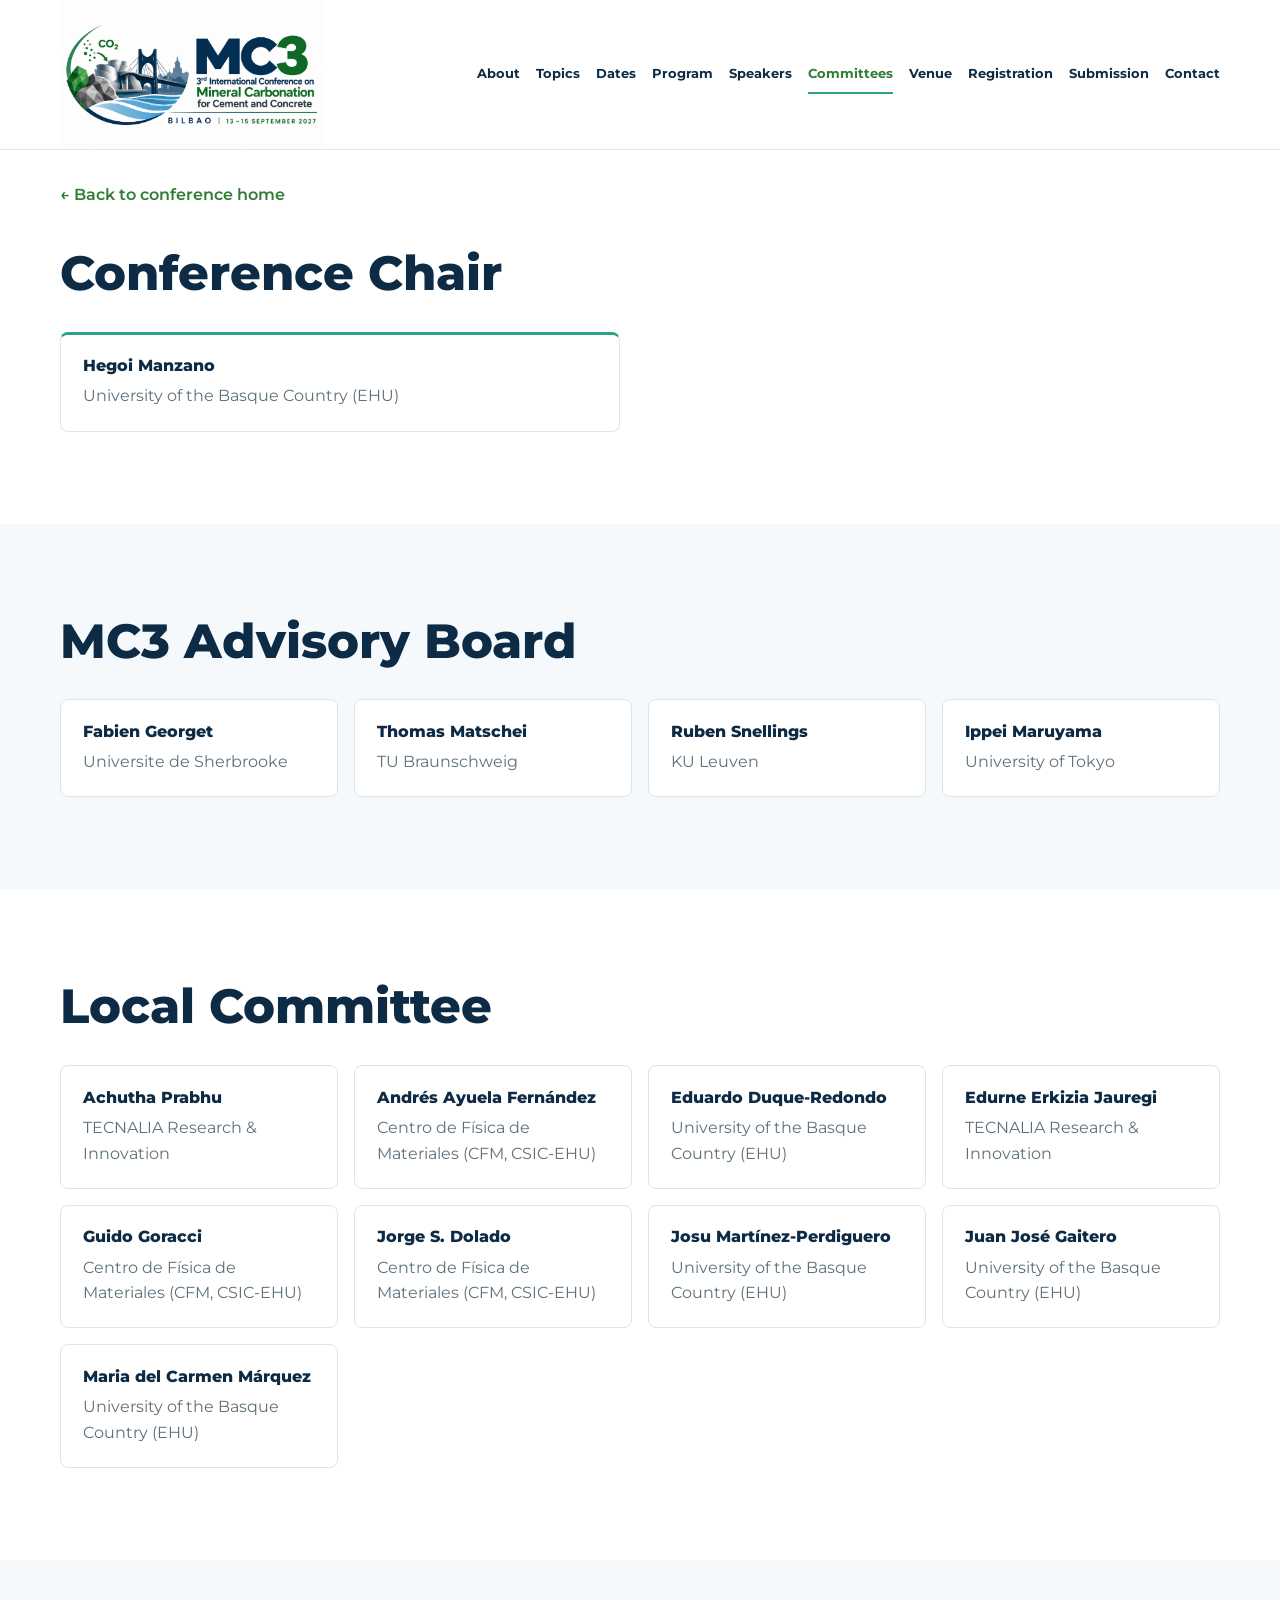
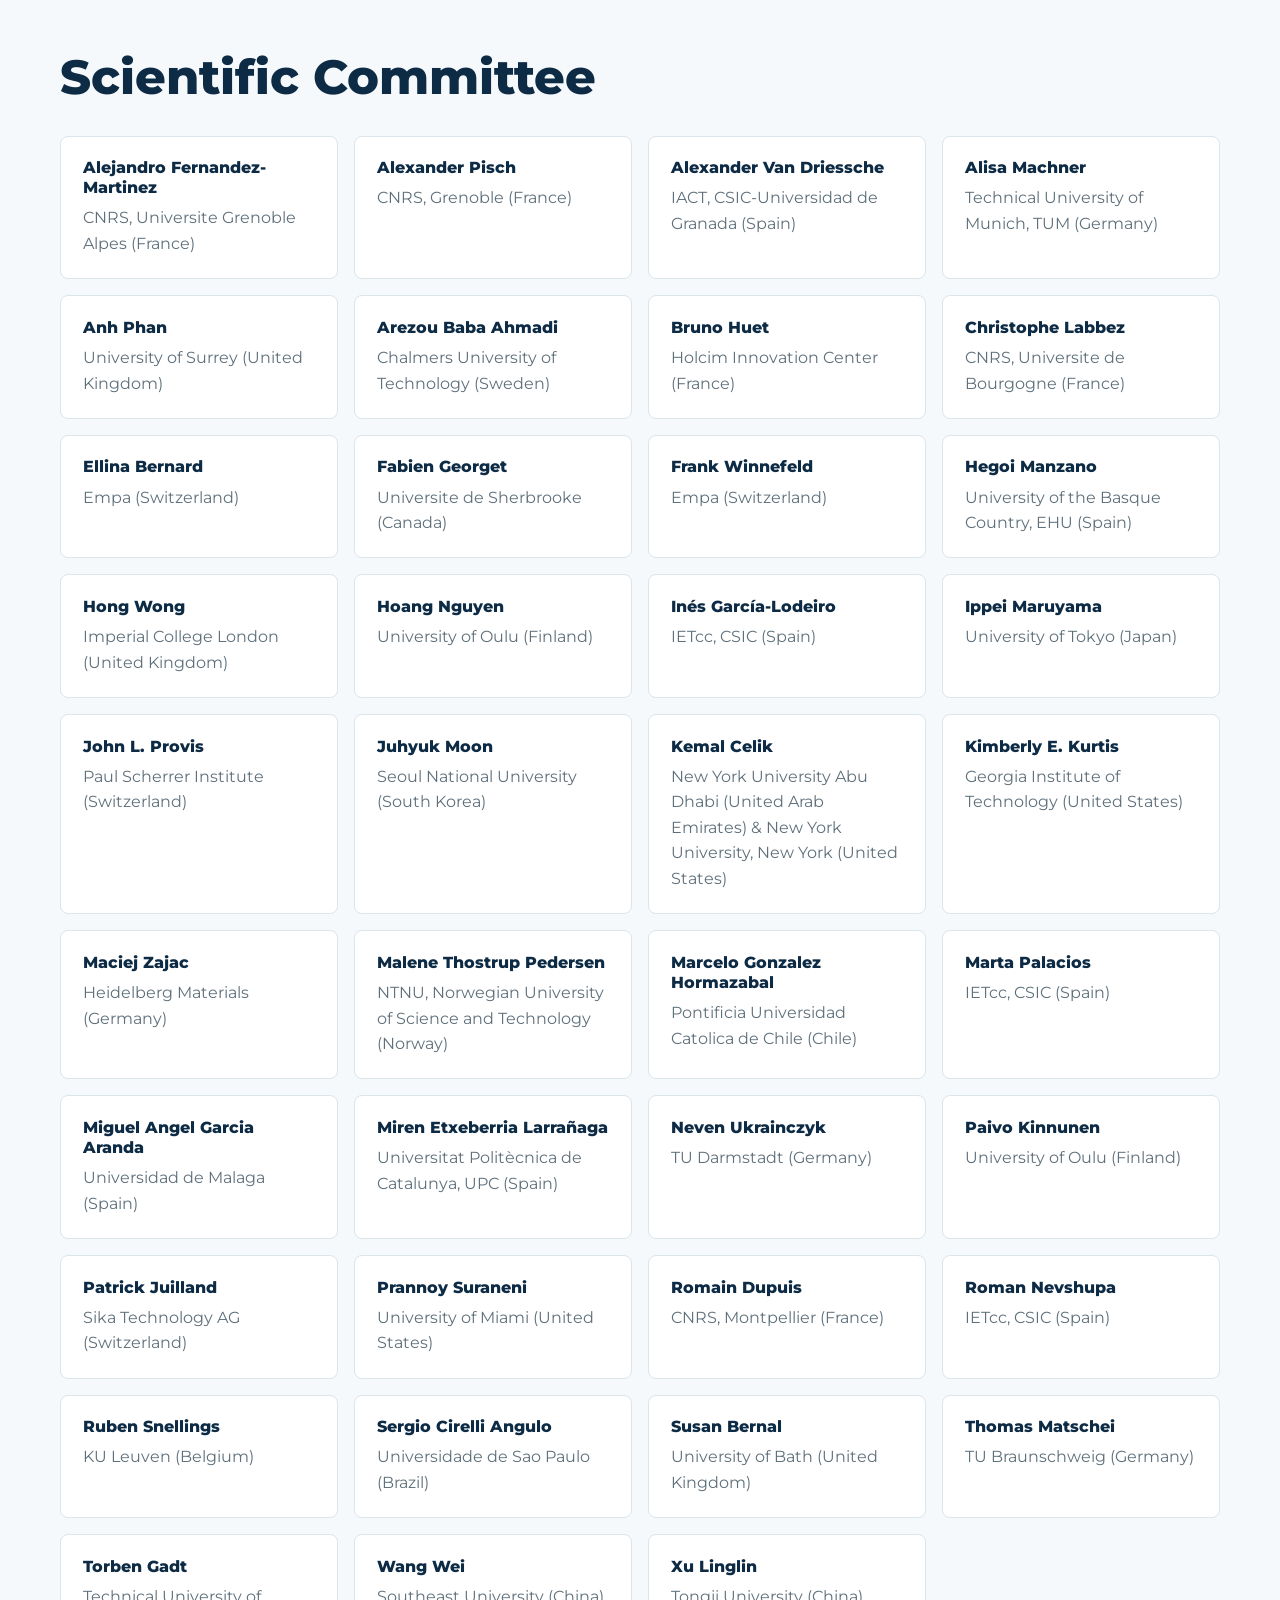
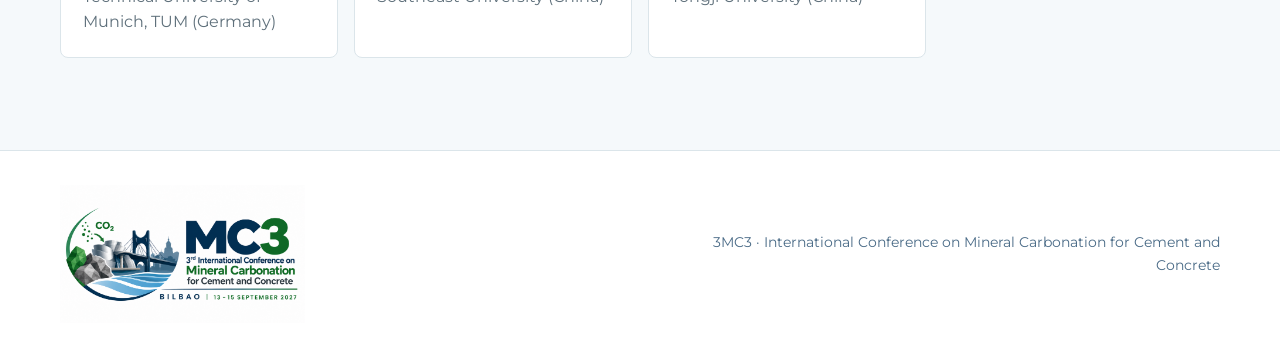
==== commit 615af7c0: "corrections affiliaciones" ====
--- a/pages/committees.html
+++ b/pages/committees.html
@@ -148,45 +148,45 @@
             <h2 id="scientific-heading">Scientific Committee</h2>
           </div>
           <div class="committee-grid">
-            <article class="card committee-member"><h3>Alejandro Fernandez-Martinez</h3><p>CNRS, Universite Grenoble Alpes</p></article>
-            <article class="card committee-member"><h3>Alexander Pisch</h3><p>CNRS, Grenoble</p></article>
-            <article class="card committee-member"><h3>Alexander Van Driessche</h3><p>IACT, CSIC-Universidad de Granada</p></article>
-            <article class="card committee-member"><h3>Alisa Machner</h3><p>Technical University of Munich (TUM)</p></article>
-            <article class="card committee-member"><h3>Anh Phan</h3><p>University of Surrey</p></article>
-            <article class="card committee-member"><h3>Arezou Baba Ahmadi</h3><p>Chalmers University of Technology</p></article>
-            <article class="card committee-member"><h3>Bruno Huet</h3><p>Holcim Innovation Center</p></article>
-            <article class="card committee-member"><h3>Christophe Labbez</h3><p>CNRS, Universite de Bourgogne</p></article>
-            <article class="card committee-member"><h3>Ellina Bernard</h3><p>Empa, Switzerland</p></article>
-            <article class="card committee-member"><h3>Fabien Georget</h3><p>Universite de Sherbrooke</p></article>
-            <article class="card committee-member"><h3>Frank Winnefeld</h3><p>Empa, Switzerland</p></article>
-            <article class="card committee-member"><h3>Hegoi Manzano</h3><p>University of the Basque Country (EHU)</p></article>
-            <article class="card committee-member"><h3>Hong Wong</h3><p>Imperial College London</p></article>
-            <article class="card committee-member"><h3>Hoang Nguyen</h3><p>University of Oulu</p></article>
-            <article class="card committee-member"><h3>Inés García-Lodeiro</h3><p>IETcc-CSIC</p></article>
-            <article class="card committee-member"><h3>Ippei Maruyama</h3><p>University of Tokyo</p></article>
-            <article class="card committee-member"><h3>John L. Provis</h3><p>Paul Scherrer Institute, Switzerland</p></article>
-            <article class="card committee-member"><h3>Juhyuk Moon</h3><p>Seoul National University</p></article>
-            <article class="card committee-member"><h3>Kemal Celik</h3><p>New York University, Abu Dhabi &amp; New York University, New York</p></article>
-            <article class="card committee-member"><h3>Kimberly E. Kurtis</h3><p>Georgia Institute of Technology</p></article>
-            <article class="card committee-member"><h3>Maciej Zajac</h3><p>Heidelberg Materials</p></article>
-            <article class="card committee-member"><h3>Malene Thostrup Pedersen</h3><p>NTNU</p></article>
-            <article class="card committee-member"><h3>Marcelo Gonzalez Hormazabal</h3><p>Pontificia Universidad Catolica de Chile</p></article>
-            <article class="card committee-member"><h3>Marta Palacios</h3><p>IETcc-CSIC</p></article>
-            <article class="card committee-member"><h3>Miguel Angel Garcia Aranda</h3><p>Universidad de Malaga</p></article>
-            <article class="card committee-member"><h3>Miren Etxeberria Larrañaga</h3><p>Universitat Politècnica de Catalunya (UPC)</p></article>
-            <article class="card committee-member"><h3>Neven Ukrainczyk</h3><p>TU Darmstadt</p></article>
-            <article class="card committee-member"><h3>Paivo Kinnunen</h3><p>University of Oulu</p></article>
-            <article class="card committee-member"><h3>Patrick Juilland</h3><p>Sika Technology AG</p></article>
-            <article class="card committee-member"><h3>Prannoy Suraneni</h3><p>University of Miami</p></article>
-            <article class="card committee-member"><h3>Romain Dupuis</h3><p>CNRS, Montpellier</p></article>
-            <article class="card committee-member"><h3>Roman Nevshupa</h3><p>IETcc-CSIC (CILANTRO)</p></article>
-            <article class="card committee-member"><h3>Ruben Snellings</h3><p>KU Leuven</p></article>
-            <article class="card committee-member"><h3>Sergio Cirelli Angulo</h3><p>Universidade de Sao Paulo, Brazil</p></article>
-            <article class="card committee-member"><h3>Susan Bernal</h3><p>University of Bath</p></article>
-            <article class="card committee-member"><h3>Thomas Matschei</h3><p>TU Braunschweig</p></article>
-            <article class="card committee-member"><h3>Torben Gadt</h3><p>Technical University of Munich (TUM)</p></article>
-            <article class="card committee-member"><h3>Wang Wei</h3><p>Southeast University</p></article>
-            <article class="card committee-member"><h3>Xu Linglin</h3><p>Tongji University</p></article>
+            <article class="card committee-member"><h3>Alejandro Fernandez-Martinez</h3><p>CNRS, Universite Grenoble Alpes (France)</p></article>
+            <article class="card committee-member"><h3>Alexander Pisch</h3><p>CNRS, Grenoble (France)</p></article>
+            <article class="card committee-member"><h3>Alexander Van Driessche</h3><p>IACT, CSIC-Universidad de Granada (Spain)</p></article>
+            <article class="card committee-member"><h3>Alisa Machner</h3><p>Technical University of Munich, TUM (Germany)</p></article>
+            <article class="card committee-member"><h3>Anh Phan</h3><p>University of Surrey (United Kingdom)</p></article>
+            <article class="card committee-member"><h3>Arezou Baba Ahmadi</h3><p>Chalmers University of Technology (Sweden)</p></article>
+            <article class="card committee-member"><h3>Bruno Huet</h3><p>Holcim Innovation Center (France)</p></article>
+            <article class="card committee-member"><h3>Christophe Labbez</h3><p>CNRS, Universite de Bourgogne (France)</p></article>
+            <article class="card committee-member"><h3>Ellina Bernard</h3><p>Empa (Switzerland)</p></article>
+            <article class="card committee-member"><h3>Fabien Georget</h3><p>Universite de Sherbrooke (Canada)</p></article>
+            <article class="card committee-member"><h3>Frank Winnefeld</h3><p>Empa (Switzerland)</p></article>
+            <article class="card committee-member"><h3>Hegoi Manzano</h3><p>University of the Basque Country, EHU (Spain)</p></article>
+            <article class="card committee-member"><h3>Hong Wong</h3><p>Imperial College London (United Kingdom)</p></article>
+            <article class="card committee-member"><h3>Hoang Nguyen</h3><p>University of Oulu (Finland)</p></article>
+            <article class="card committee-member"><h3>Inés García-Lodeiro</h3><p>IETcc, CSIC (Spain)</p></article>
+            <article class="card committee-member"><h3>Ippei Maruyama</h3><p>University of Tokyo (Japan)</p></article>
+            <article class="card committee-member"><h3>John L. Provis</h3><p>Paul Scherrer Institute (Switzerland)</p></article>
+            <article class="card committee-member"><h3>Juhyuk Moon</h3><p>Seoul National University (South Korea)</p></article>
+            <article class="card committee-member"><h3>Kemal Celik</h3><p>New York University Abu Dhabi (United Arab Emirates) &amp; New York University, New York (United States)</p></article>
+            <article class="card committee-member"><h3>Kimberly E. Kurtis</h3><p>Georgia Institute of Technology (United States)</p></article>
+            <article class="card committee-member"><h3>Maciej Zajac</h3><p>Heidelberg Materials (Germany)</p></article>
+            <article class="card committee-member"><h3>Malene Thostrup Pedersen</h3><p>NTNU, Norwegian University of Science and Technology (Norway)</p></article>
+            <article class="card committee-member"><h3>Marcelo Gonzalez Hormazabal</h3><p>Pontificia Universidad Catolica de Chile (Chile)</p></article>
+            <article class="card committee-member"><h3>Marta Palacios</h3><p>IETcc, CSIC (Spain)</p></article>
+            <article class="card committee-member"><h3>Miguel Angel Garcia Aranda</h3><p>Universidad de Malaga (Spain)</p></article>
+            <article class="card committee-member"><h3>Miren Etxeberria Larrañaga</h3><p>Universitat Politècnica de Catalunya, UPC (Spain)</p></article>
+            <article class="card committee-member"><h3>Neven Ukrainczyk</h3><p>TU Darmstadt (Germany)</p></article>
+            <article class="card committee-member"><h3>Paivo Kinnunen</h3><p>University of Oulu (Finland)</p></article>
+            <article class="card committee-member"><h3>Patrick Juilland</h3><p>Sika Technology AG (Switzerland)</p></article>
+            <article class="card committee-member"><h3>Prannoy Suraneni</h3><p>University of Miami (United States)</p></article>
+            <article class="card committee-member"><h3>Romain Dupuis</h3><p>CNRS, Montpellier (France)</p></article>
+            <article class="card committee-member"><h3>Roman Nevshupa</h3><p>IETcc, CSIC (Spain)</p></article>
+            <article class="card committee-member"><h3>Ruben Snellings</h3><p>KU Leuven (Belgium)</p></article>
+            <article class="card committee-member"><h3>Sergio Cirelli Angulo</h3><p>Universidade de Sao Paulo (Brazil)</p></article>
+            <article class="card committee-member"><h3>Susan Bernal</h3><p>University of Bath (United Kingdom)</p></article>
+            <article class="card committee-member"><h3>Thomas Matschei</h3><p>TU Braunschweig (Germany)</p></article>
+            <article class="card committee-member"><h3>Torben Gadt</h3><p>Technical University of Munich, TUM (Germany)</p></article>
+            <article class="card committee-member"><h3>Wang Wei</h3><p>Southeast University (China)</p></article>
+            <article class="card committee-member"><h3>Xu Linglin</h3><p>Tongji University (China)</p></article>
           </div>
         </div>
       </section>
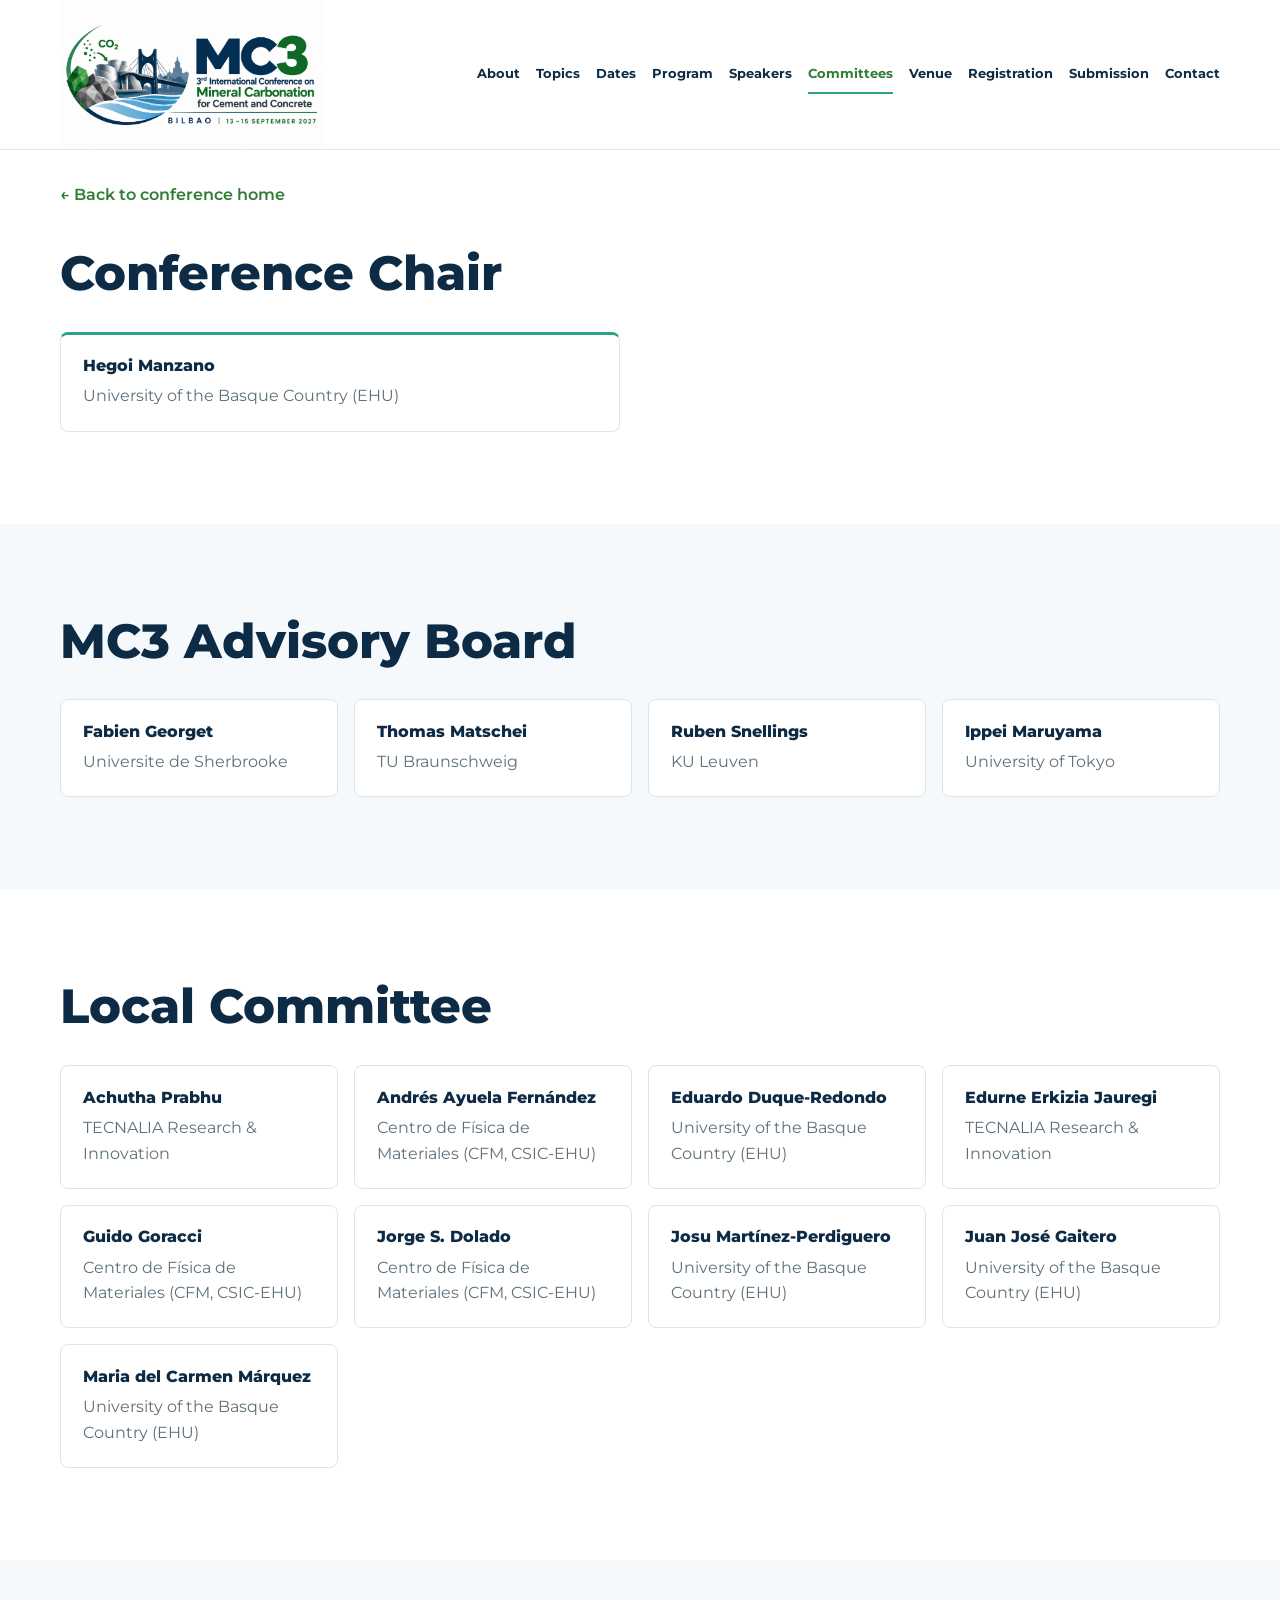
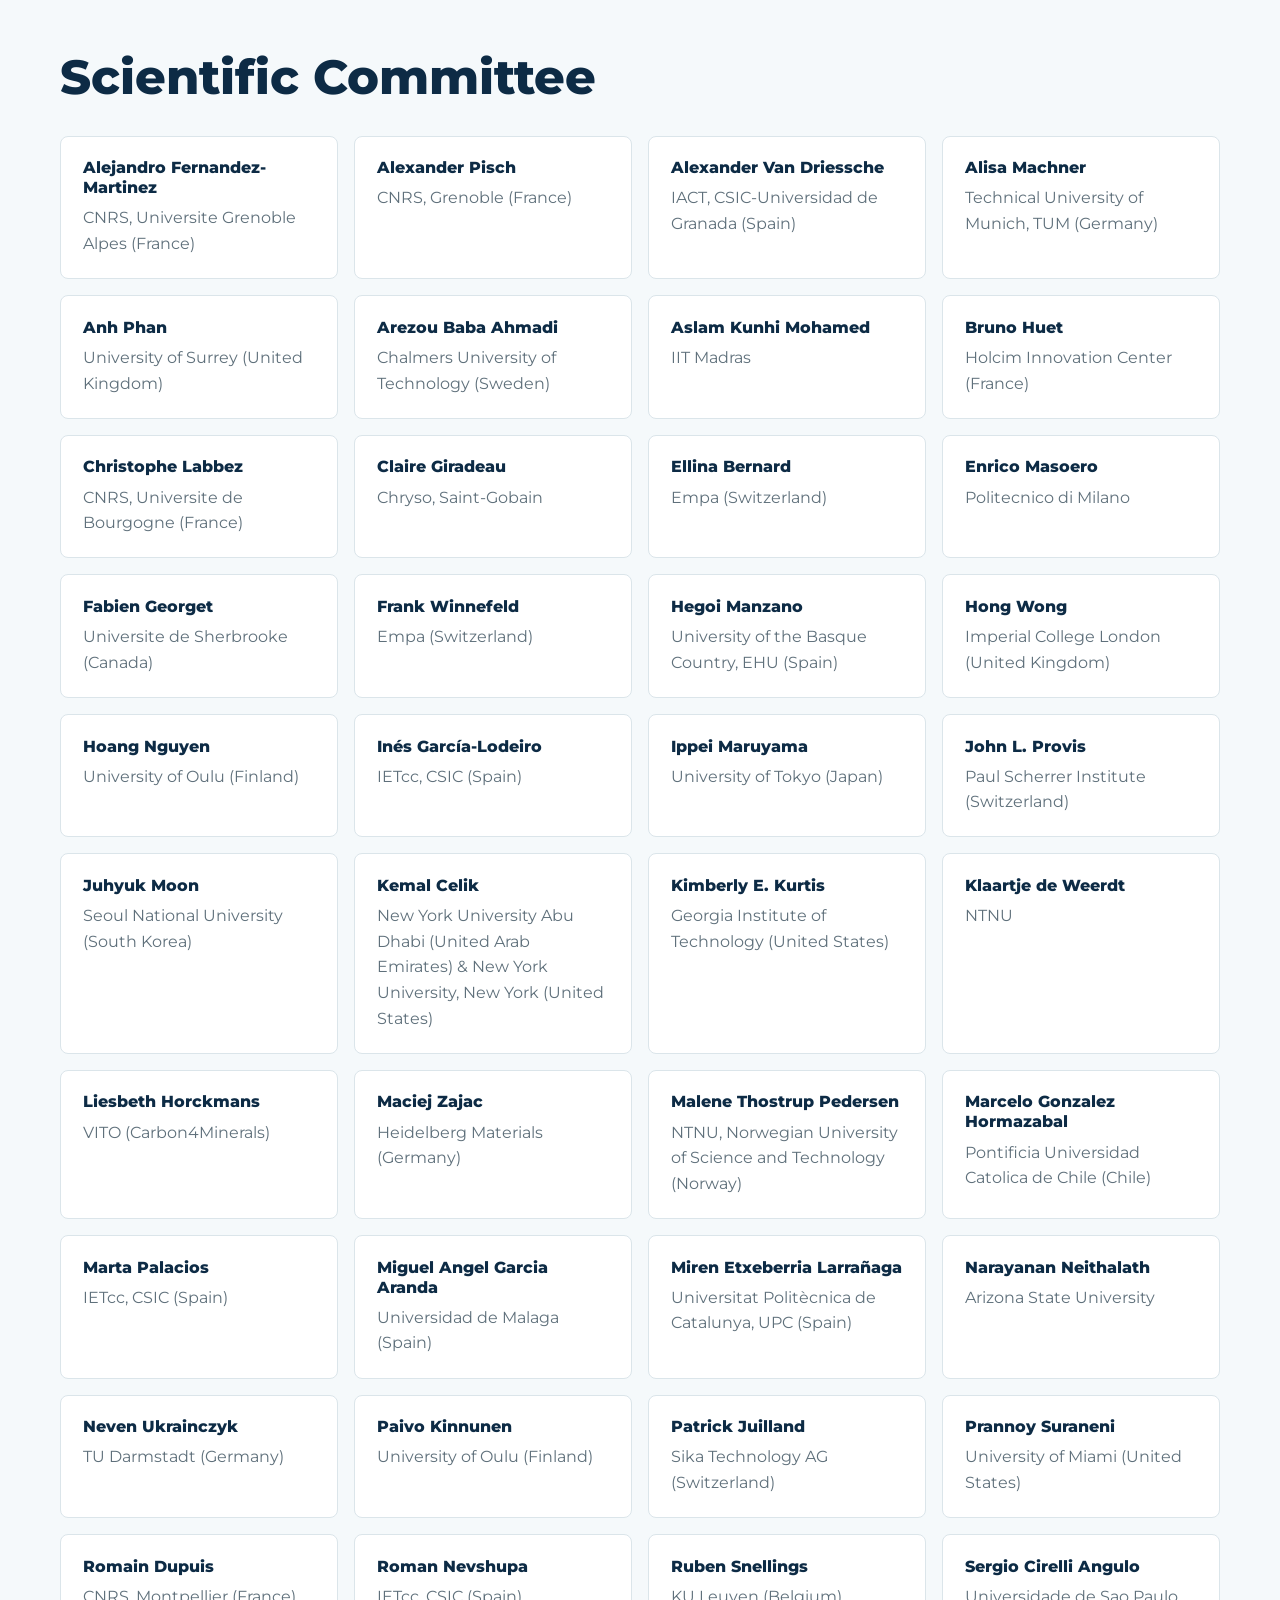
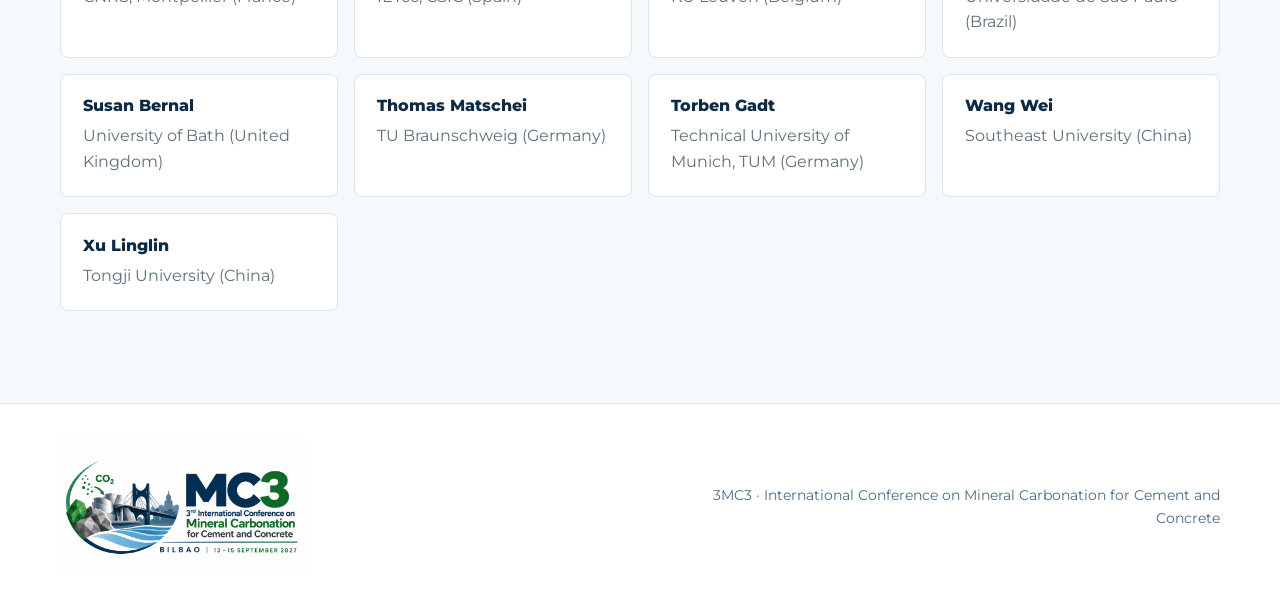
==== commit 28feded7: "changes in comittees" ====
--- a/pages/committees.html
+++ b/pages/committees.html
@@ -154,9 +154,12 @@
             <article class="card committee-member"><h3>Alisa Machner</h3><p>Technical University of Munich, TUM (Germany)</p></article>
             <article class="card committee-member"><h3>Anh Phan</h3><p>University of Surrey (United Kingdom)</p></article>
             <article class="card committee-member"><h3>Arezou Baba Ahmadi</h3><p>Chalmers University of Technology (Sweden)</p></article>
+            <article class="card committee-member"><h3>Aslam Kunhi Mohamed</h3><p>IIT Madras</p></article>
             <article class="card committee-member"><h3>Bruno Huet</h3><p>Holcim Innovation Center (France)</p></article>
             <article class="card committee-member"><h3>Christophe Labbez</h3><p>CNRS, Universite de Bourgogne (France)</p></article>
+            <article class="card committee-member"><h3>Claire Giradeau</h3><p>Chryso, Saint-Gobain</p></article>
             <article class="card committee-member"><h3>Ellina Bernard</h3><p>Empa (Switzerland)</p></article>
+            <article class="card committee-member"><h3>Enrico Masoero</h3><p>Politecnico di Milano</p></article>
             <article class="card committee-member"><h3>Fabien Georget</h3><p>Universite de Sherbrooke (Canada)</p></article>
             <article class="card committee-member"><h3>Frank Winnefeld</h3><p>Empa (Switzerland)</p></article>
             <article class="card committee-member"><h3>Hegoi Manzano</h3><p>University of the Basque Country, EHU (Spain)</p></article>
@@ -168,12 +171,15 @@
             <article class="card committee-member"><h3>Juhyuk Moon</h3><p>Seoul National University (South Korea)</p></article>
             <article class="card committee-member"><h3>Kemal Celik</h3><p>New York University Abu Dhabi (United Arab Emirates) &amp; New York University, New York (United States)</p></article>
             <article class="card committee-member"><h3>Kimberly E. Kurtis</h3><p>Georgia Institute of Technology (United States)</p></article>
+            <article class="card committee-member"><h3>Klaartje de Weerdt</h3><p>NTNU</p></article>
+            <article class="card committee-member"><h3>Liesbeth Horckmans</h3><p>VITO (Carbon4Minerals)</p></article>
             <article class="card committee-member"><h3>Maciej Zajac</h3><p>Heidelberg Materials (Germany)</p></article>
             <article class="card committee-member"><h3>Malene Thostrup Pedersen</h3><p>NTNU, Norwegian University of Science and Technology (Norway)</p></article>
             <article class="card committee-member"><h3>Marcelo Gonzalez Hormazabal</h3><p>Pontificia Universidad Catolica de Chile (Chile)</p></article>
             <article class="card committee-member"><h3>Marta Palacios</h3><p>IETcc, CSIC (Spain)</p></article>
             <article class="card committee-member"><h3>Miguel Angel Garcia Aranda</h3><p>Universidad de Malaga (Spain)</p></article>
             <article class="card committee-member"><h3>Miren Etxeberria Larrañaga</h3><p>Universitat Politècnica de Catalunya, UPC (Spain)</p></article>
+            <article class="card committee-member"><h3>Narayanan Neithalath</h3><p>Arizona State University</p></article>
             <article class="card committee-member"><h3>Neven Ukrainczyk</h3><p>TU Darmstadt (Germany)</p></article>
             <article class="card committee-member"><h3>Paivo Kinnunen</h3><p>University of Oulu (Finland)</p></article>
             <article class="card committee-member"><h3>Patrick Juilland</h3><p>Sika Technology AG (Switzerland)</p></article>
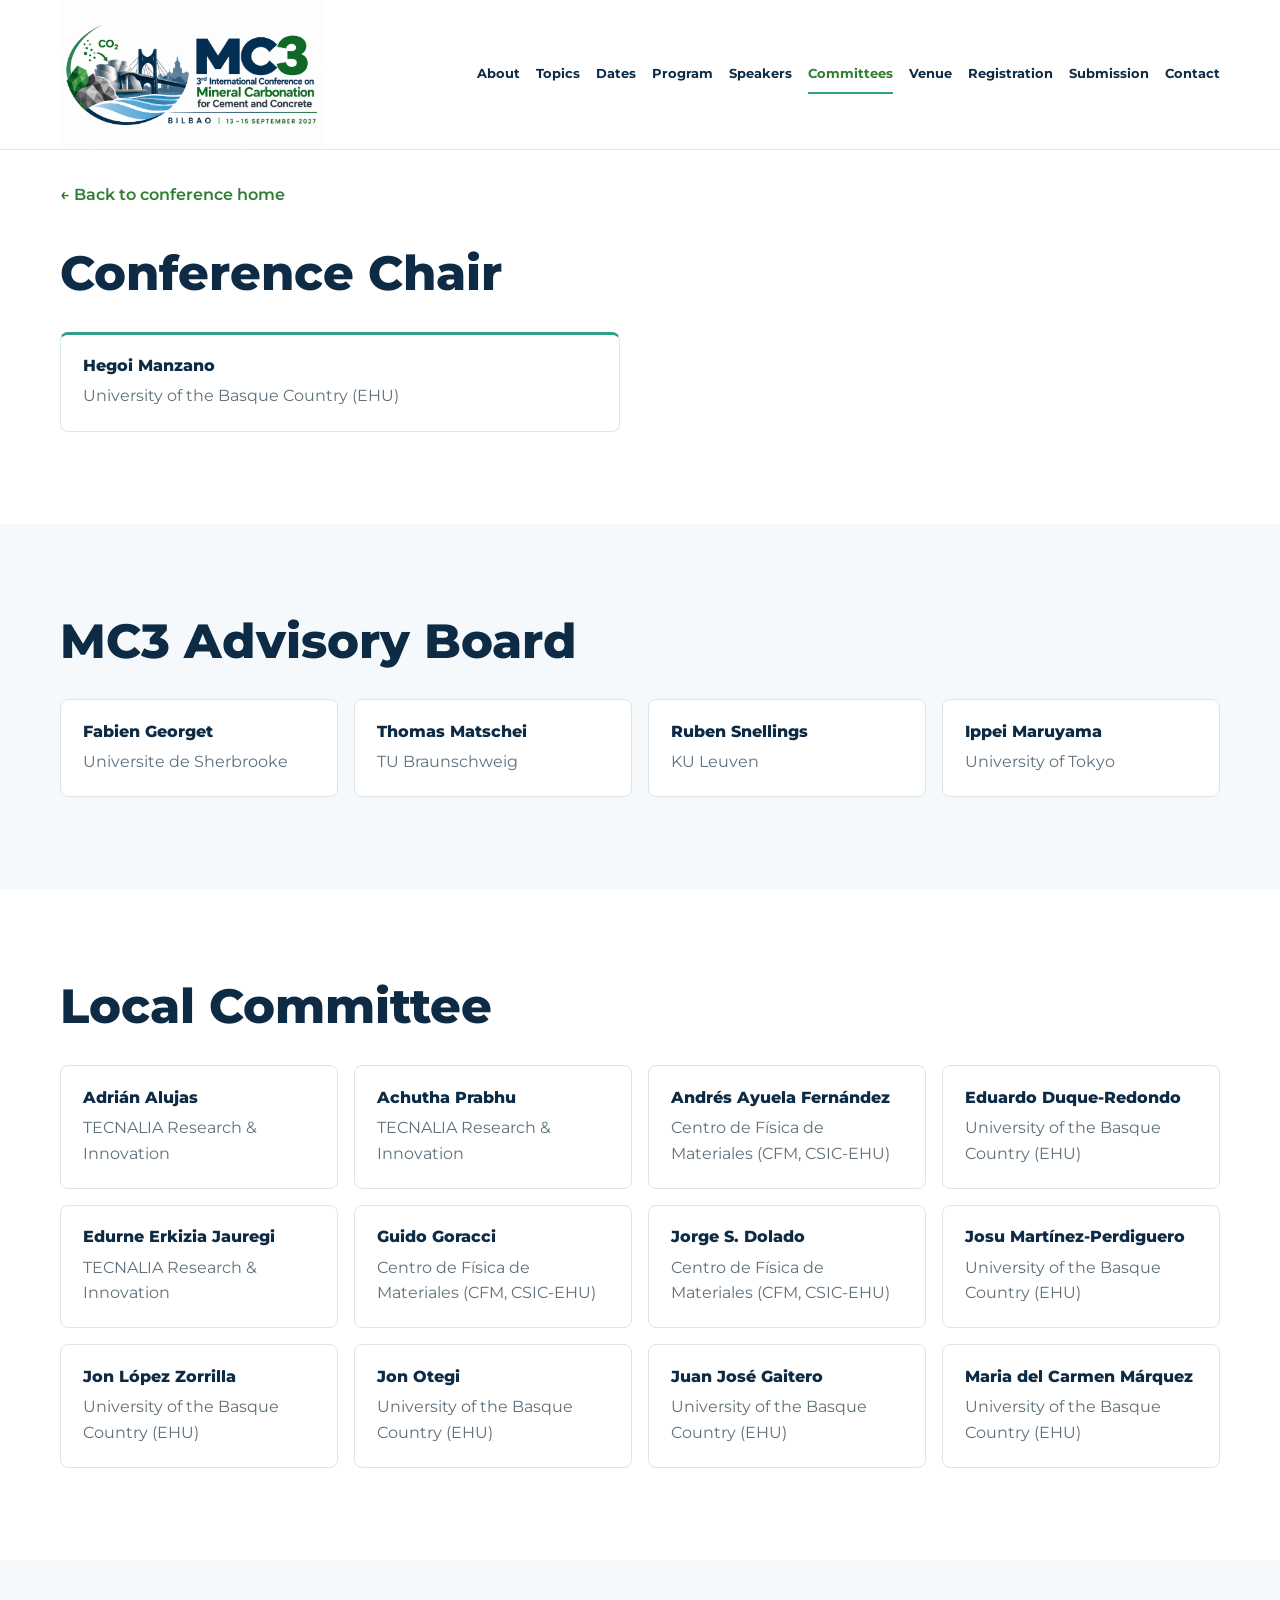
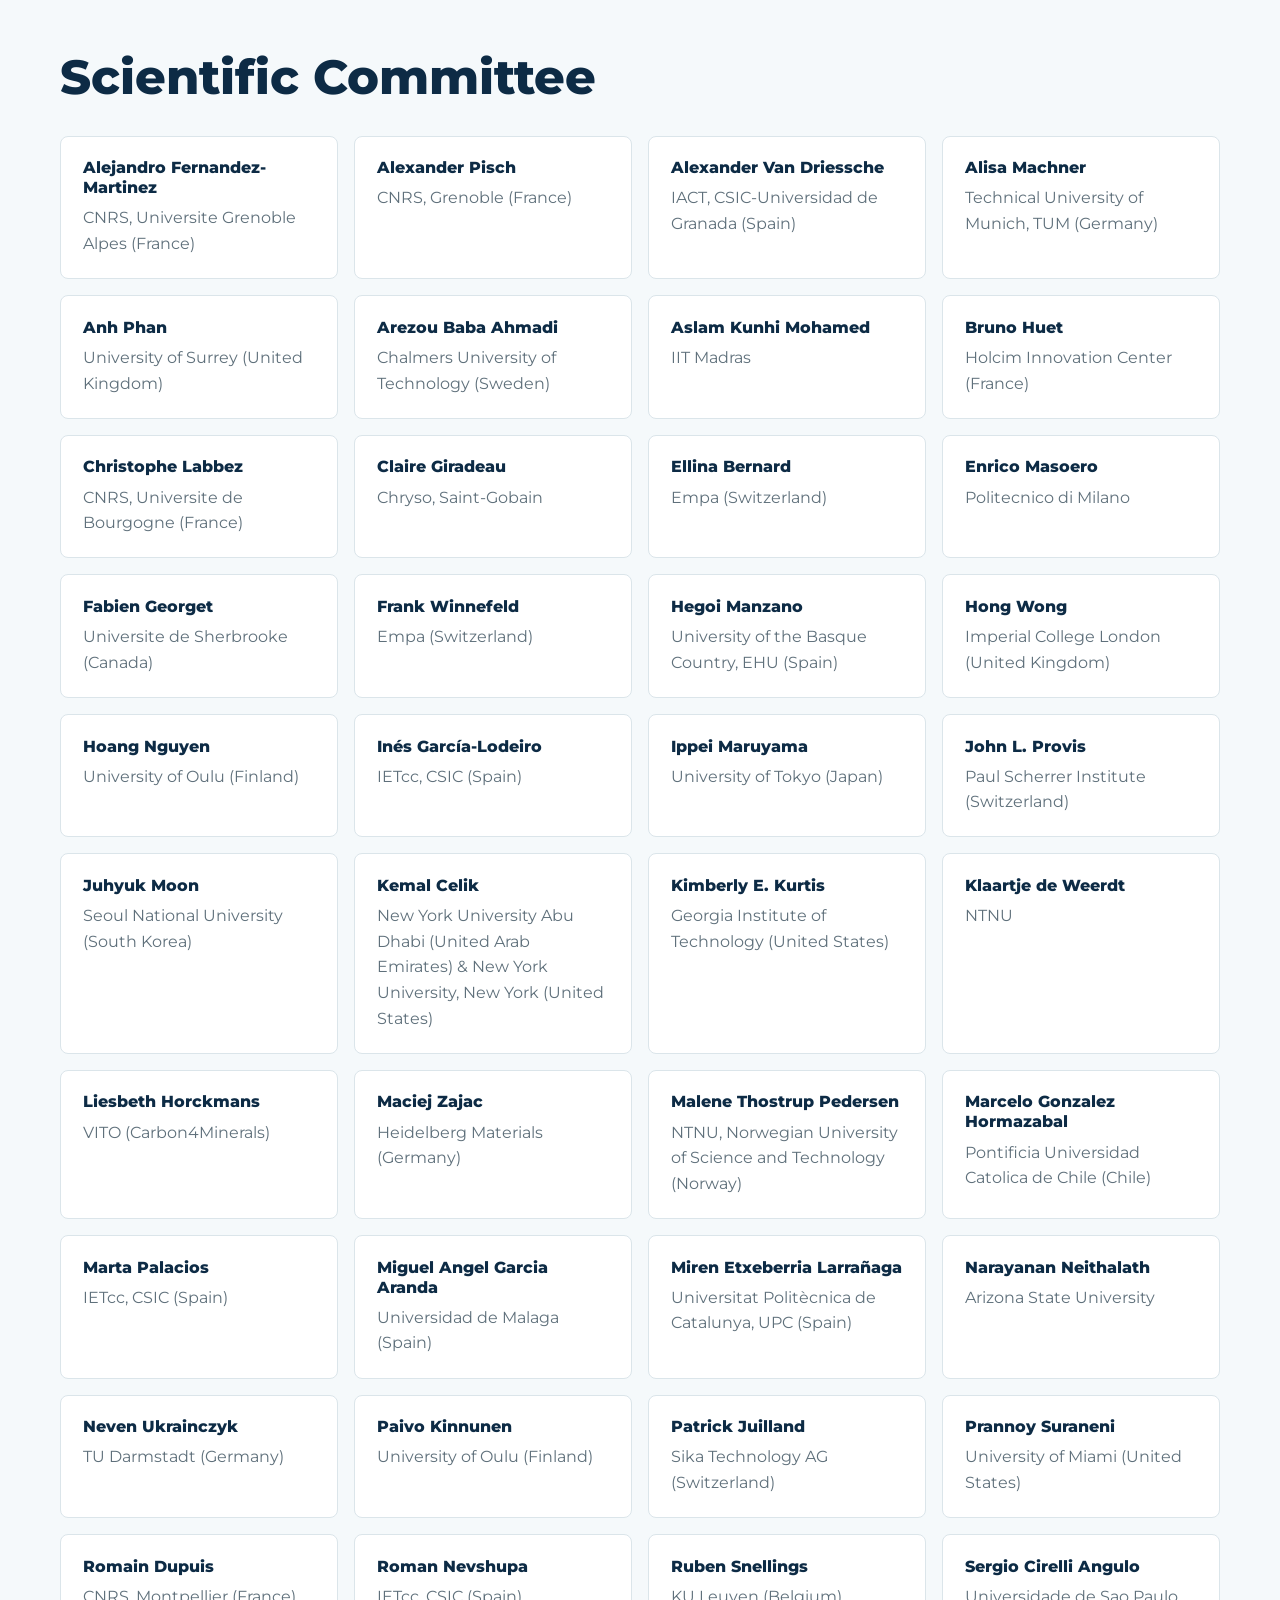
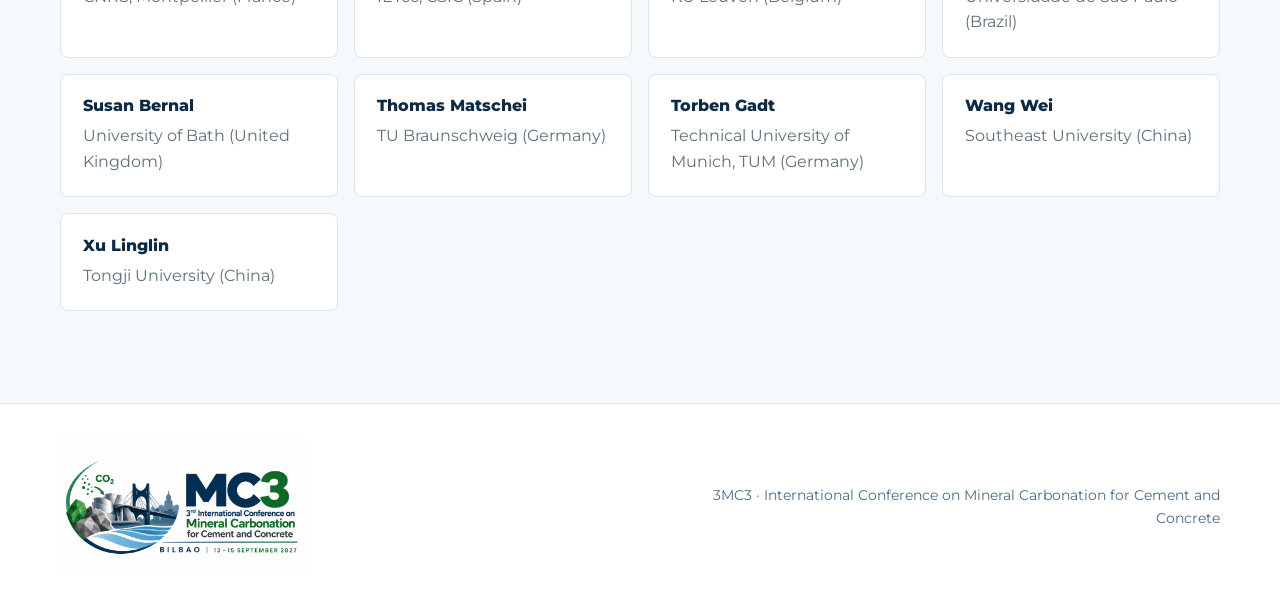
==== commit 6b7aab24: "add new members to the local committee section" ====
--- a/pages/committees.html
+++ b/pages/committees.html
@@ -103,6 +103,10 @@
           </div>
           <div class="committee-grid">
             <article class="card committee-member">
+              <h3>Adrián Alujas</h3>
+              <p>TECNALIA Research &amp; Innovation</p>
+            </article>
+            <article class="card committee-member">
               <h3>Achutha Prabhu</h3>
               <p>TECNALIA Research &amp; Innovation</p>
             </article>
@@ -128,6 +132,14 @@
             </article>
             <article class="card committee-member">
               <h3>Josu Martínez-Perdiguero</h3>
+              <p>University of the Basque Country (EHU)</p>
+            </article>
+            <article class="card committee-member">
+              <h3>Jon López Zorrilla</h3>
+              <p>University of the Basque Country (EHU)</p>
+            </article>
+            <article class="card committee-member">
+              <h3>Jon Otegi</h3>
               <p>University of the Basque Country (EHU)</p>
             </article>
             <article class="card committee-member">
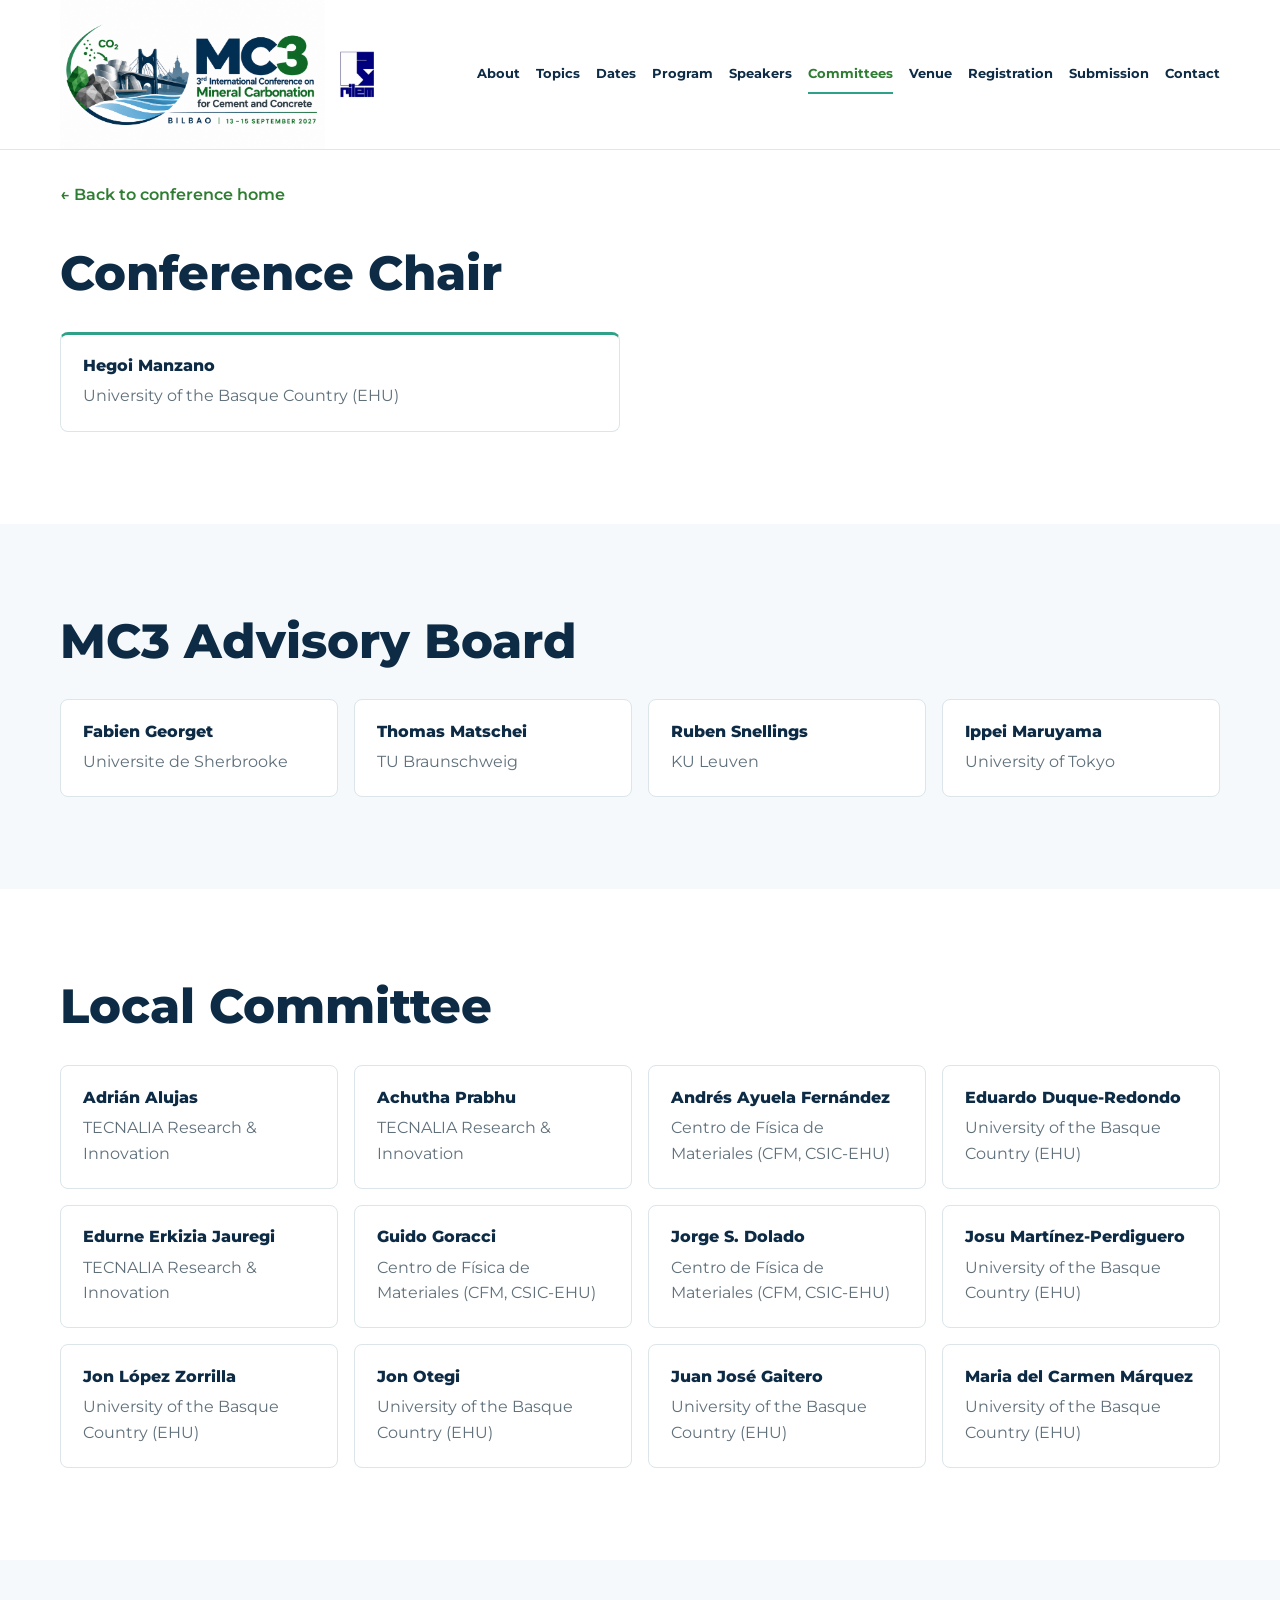
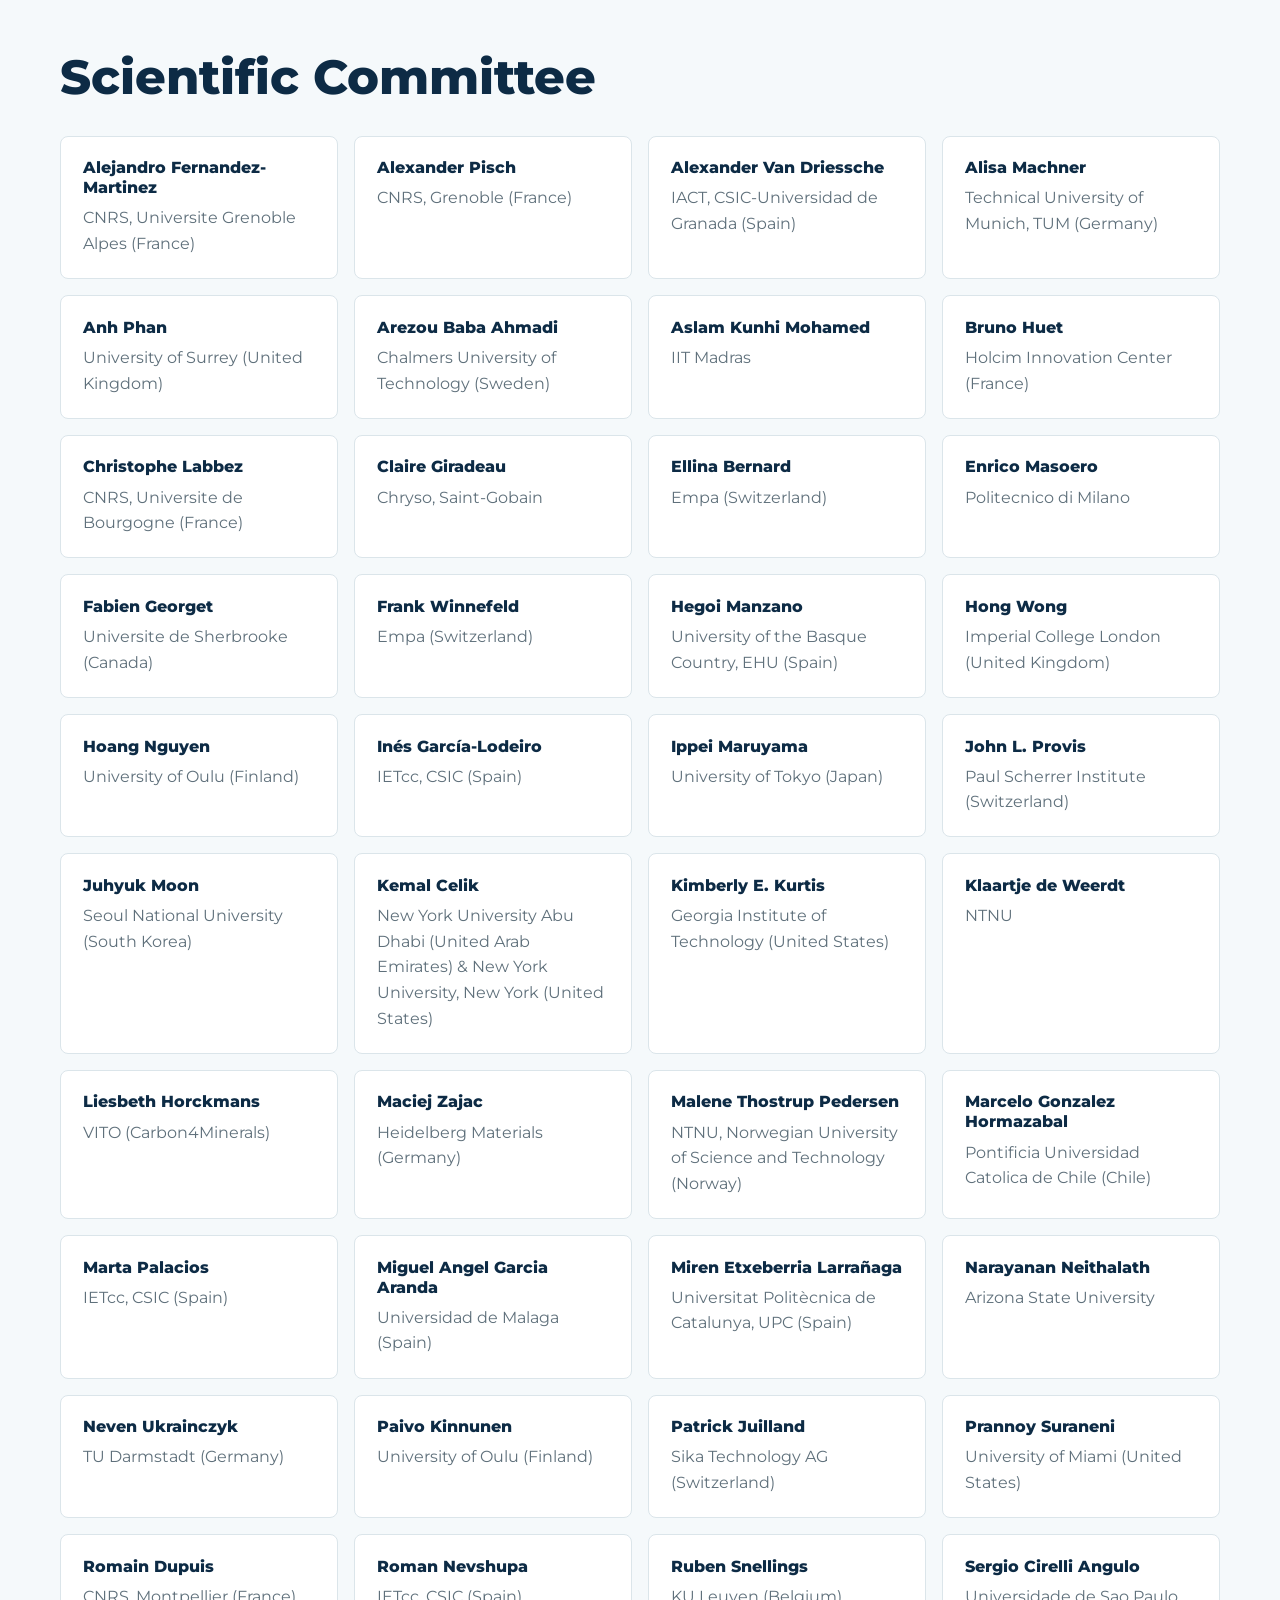
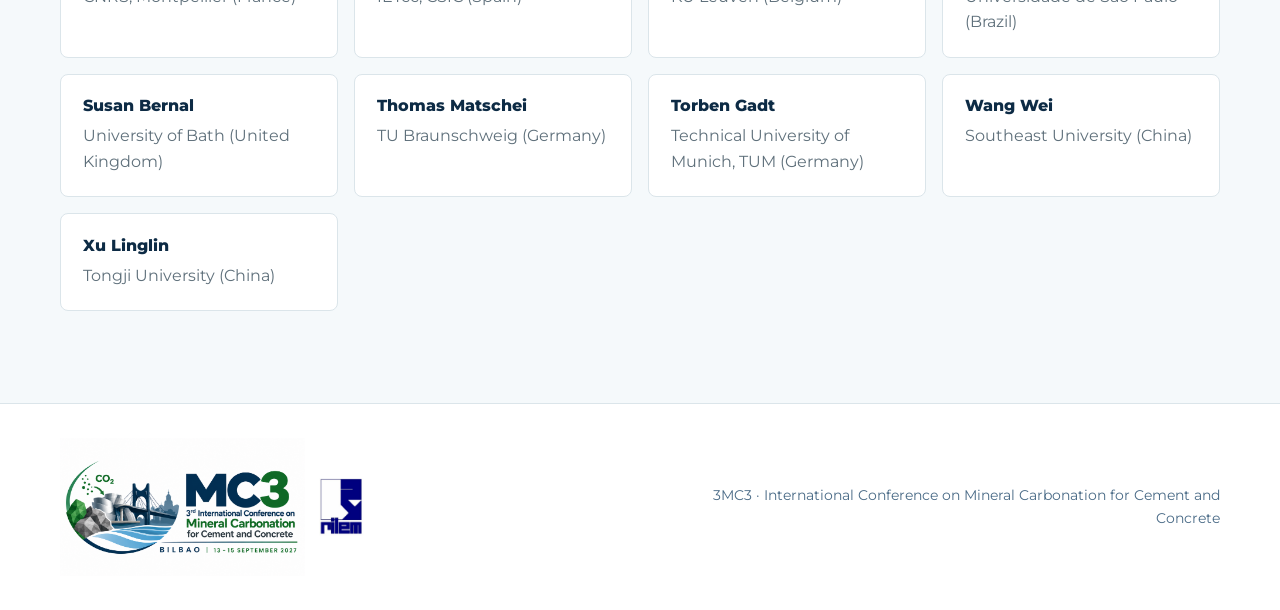
==== commit 74251a9d: "RILEM" ====
--- a/pages/committees.html
+++ b/pages/committees.html
@@ -21,13 +21,18 @@
 
     <header class="site-header" data-header>
       <div class="container header-inner">
-        <a class="brand" href="../index.html#home" aria-label="3MC3 home">
-          <img
-            src="../assets/img/mc3-logo-horizontal.png"
-            alt="3MC3 Bilbao"
-            class="brand-logo"
-          />
-        </a>
+        <div class="brand-lockup">
+          <a class="brand" href="../index.html#home" aria-label="3MC3 home">
+            <img
+              src="../assets/img/mc3-logo-horizontal.png"
+              alt="3MC3 Bilbao"
+              class="brand-logo"
+            />
+          </a>
+          <a class="rilem-logo-link" href="https://www.rilem.net/" target="_blank" rel="noopener" aria-label="RILEM">
+            <img src="../assets/img/rilem-logo.png" alt="RILEM" />
+          </a>
+        </div>
 
         <button class="nav-toggle" type="button" aria-expanded="false" aria-controls="site-nav">
           <span></span>
@@ -212,7 +217,12 @@
 
     <footer class="site-footer">
       <div class="container footer-inner">
-        <img src="../assets/img/mc3-logo-horizontal.png" alt="3MC3 Bilbao" />
+        <div class="footer-logos">
+          <img class="footer-mc3-logo" src="../assets/img/mc3-logo-horizontal.png" alt="3MC3 Bilbao" />
+          <a href="https://www.rilem.net/" target="_blank" rel="noopener" aria-label="RILEM">
+            <img class="footer-rilem-logo" src="../assets/img/rilem-logo.png" alt="RILEM" />
+          </a>
+        </div>
         <p>
           3MC3 · International Conference on Mineral Carbonation for Cement and Concrete
         </p>
--- a/assets/css/styles.css
+++ b/assets/css/styles.css
@@ -115,9 +115,28 @@
   flex: 0 0 auto;
 }
 
+.brand-lockup,
+.footer-logos {
+  display: flex;
+  align-items: center;
+  gap: 0.85rem;
+}
+
 .brand-logo {
   width: 265px;
   height: auto;
+}
+
+.rilem-logo-link {
+  display: inline-flex;
+  align-items: center;
+}
+
+.rilem-logo-link img {
+  display: block;
+  width: 38px;
+  height: 48px;
+  object-fit: contain;
 }
 
 .site-nav {
@@ -307,9 +326,22 @@
   justify-content: center;
 }
 
-.hero-visual img {
+.hero-logo-stack {
+  display: flex;
+  flex-direction: column;
+  align-items: center;
+}
+
+.hero-mc3-logo {
   width: 100%;
   transform: scale(1.08);
+}
+
+.hero-rilem-wordmark {
+  display: block;
+  width: min(38%, 220px);
+  height: auto;
+  margin: 0.85rem auto 0;
 }
 
 .two-column {
@@ -778,8 +810,15 @@
   gap: 2rem;
 }
 
-.footer-inner img {
+.footer-mc3-logo {
   width: 245px;
+}
+
+.footer-rilem-logo {
+  display: block;
+  width: 46px;
+  height: 58px;
+  object-fit: contain;
 }
 
 .footer-inner p {
